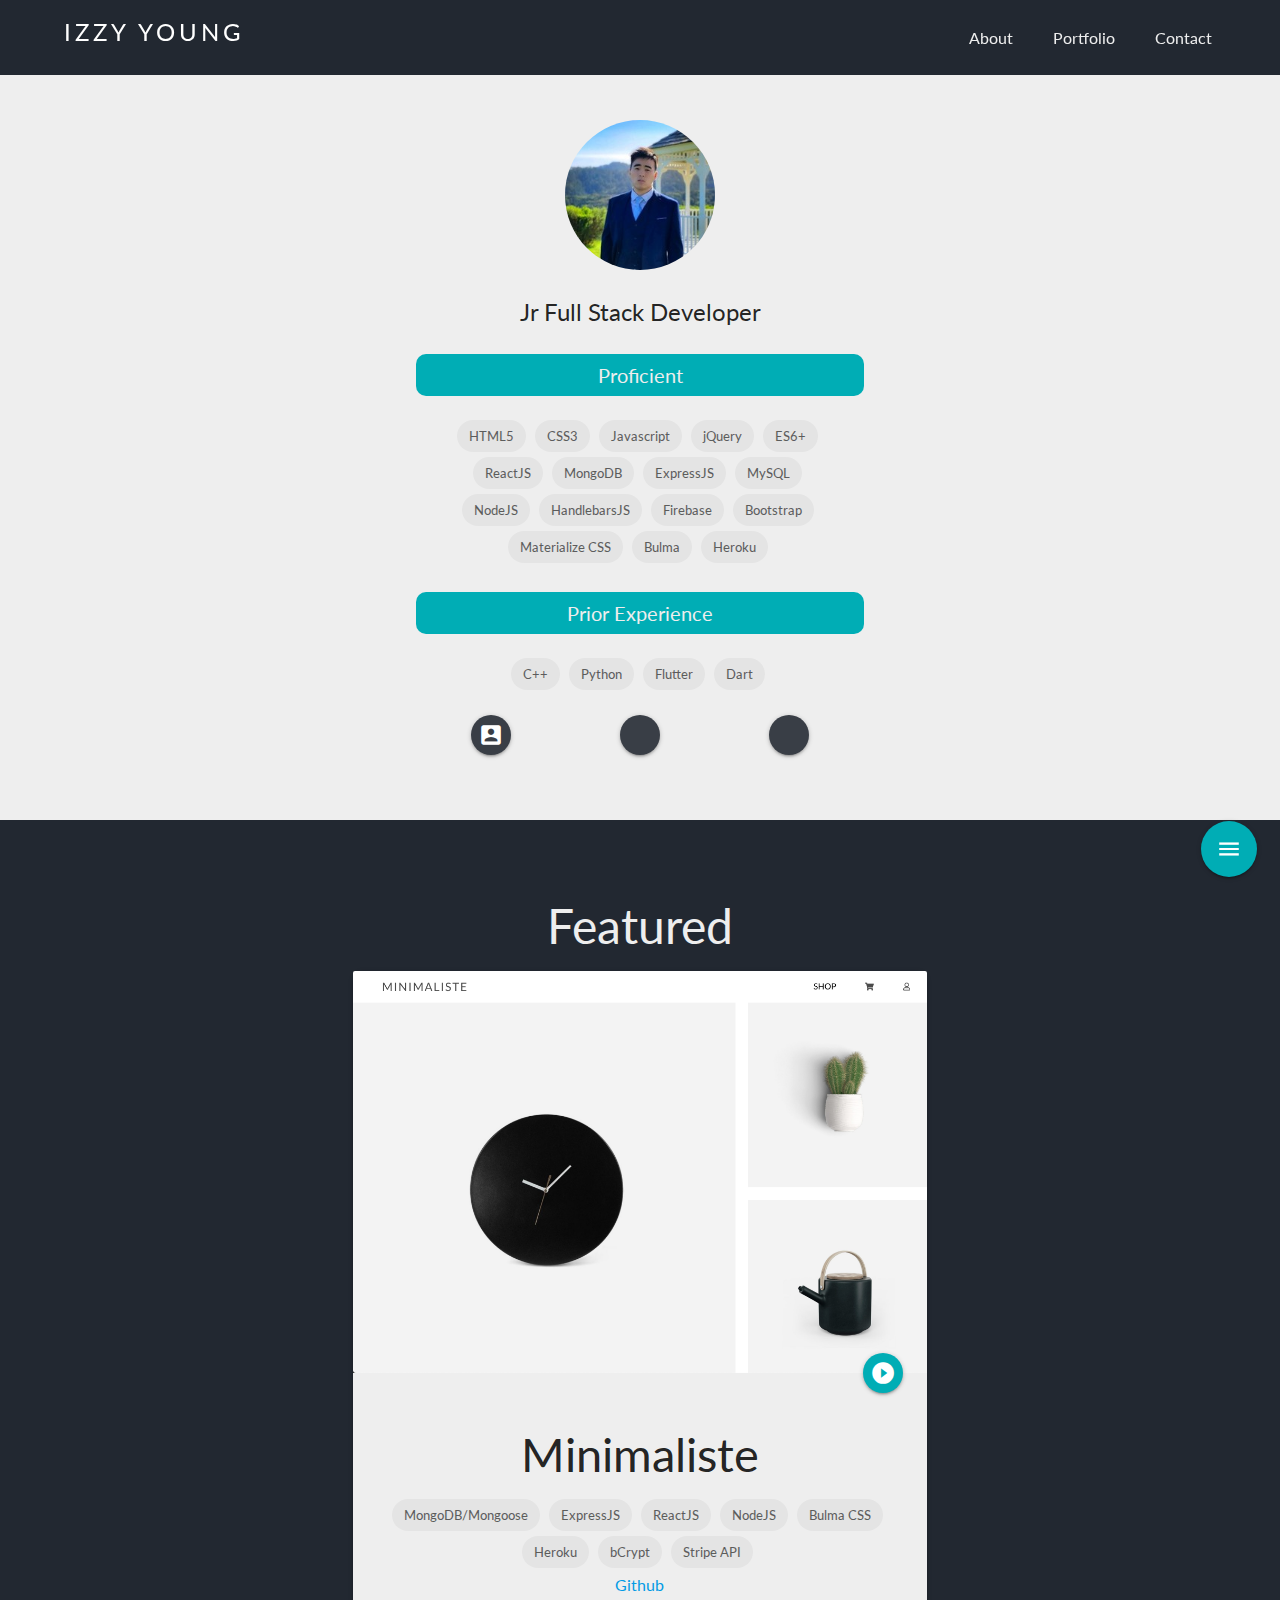
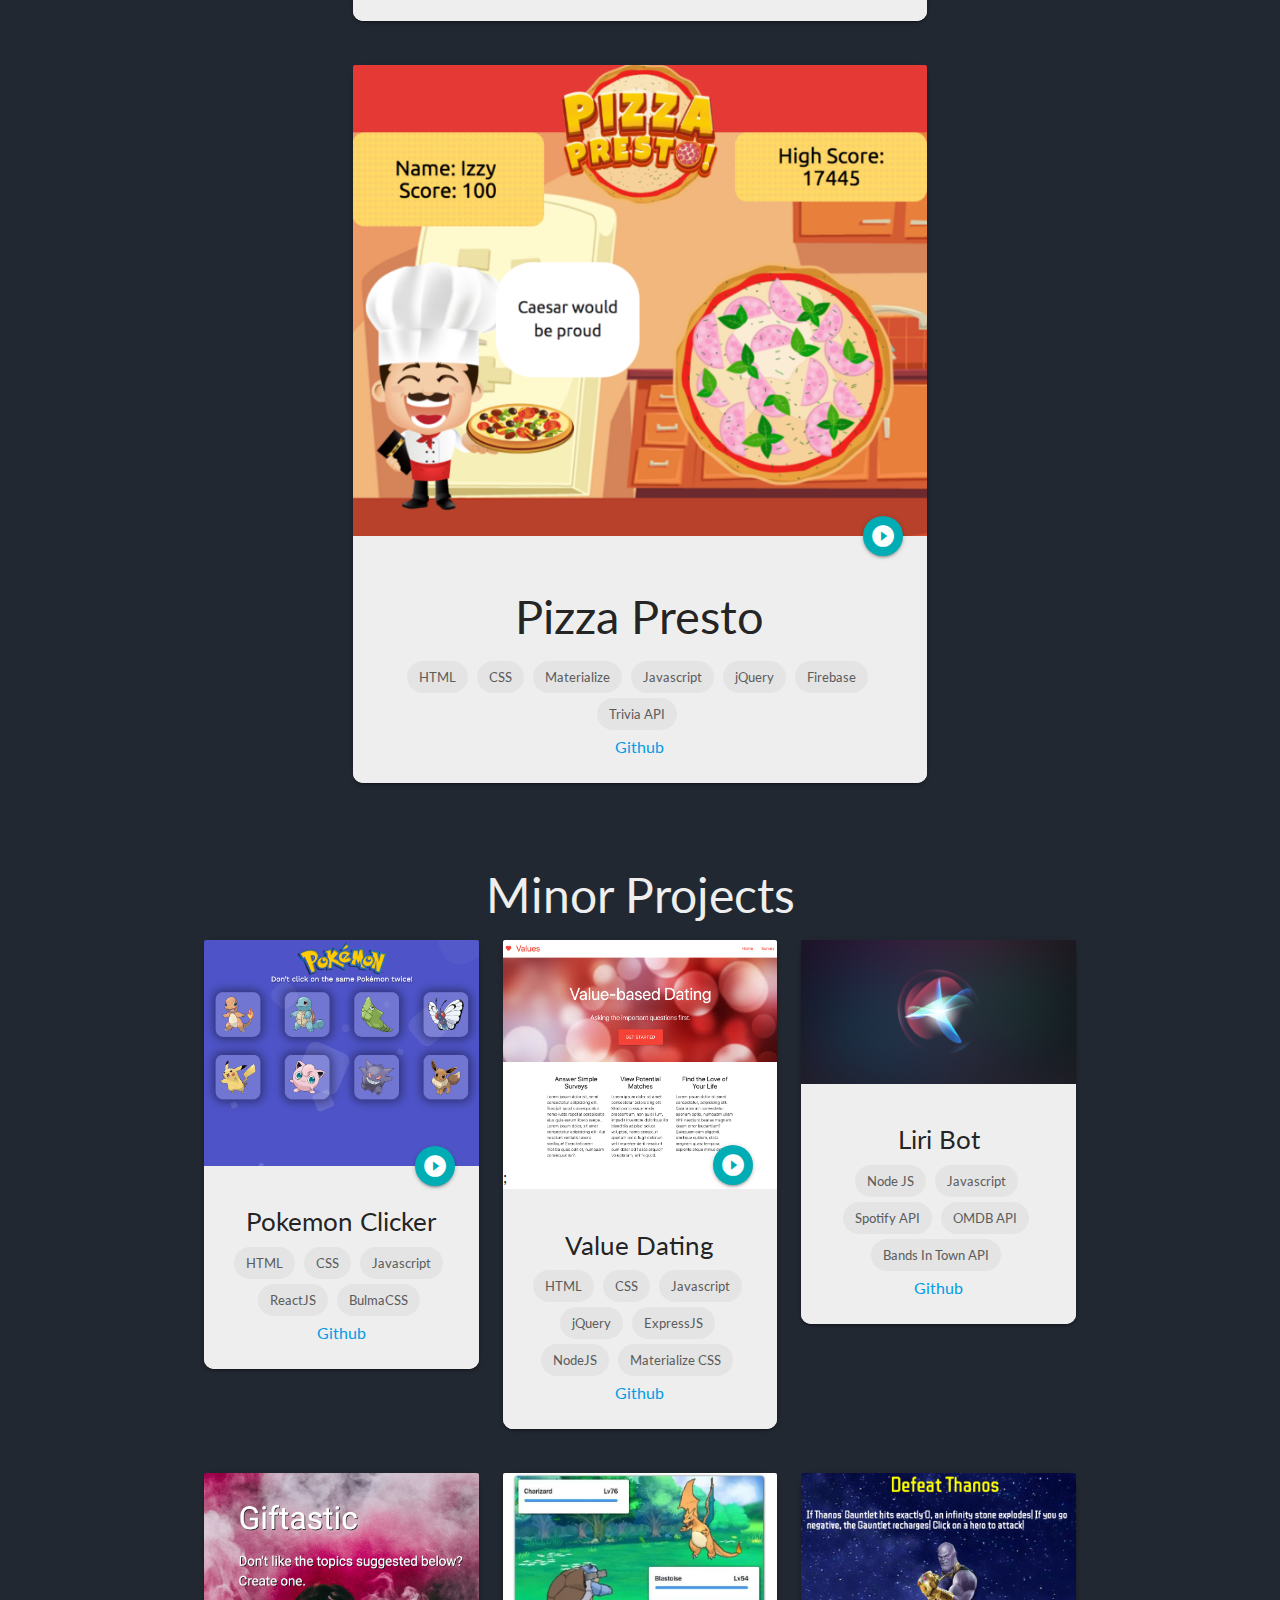
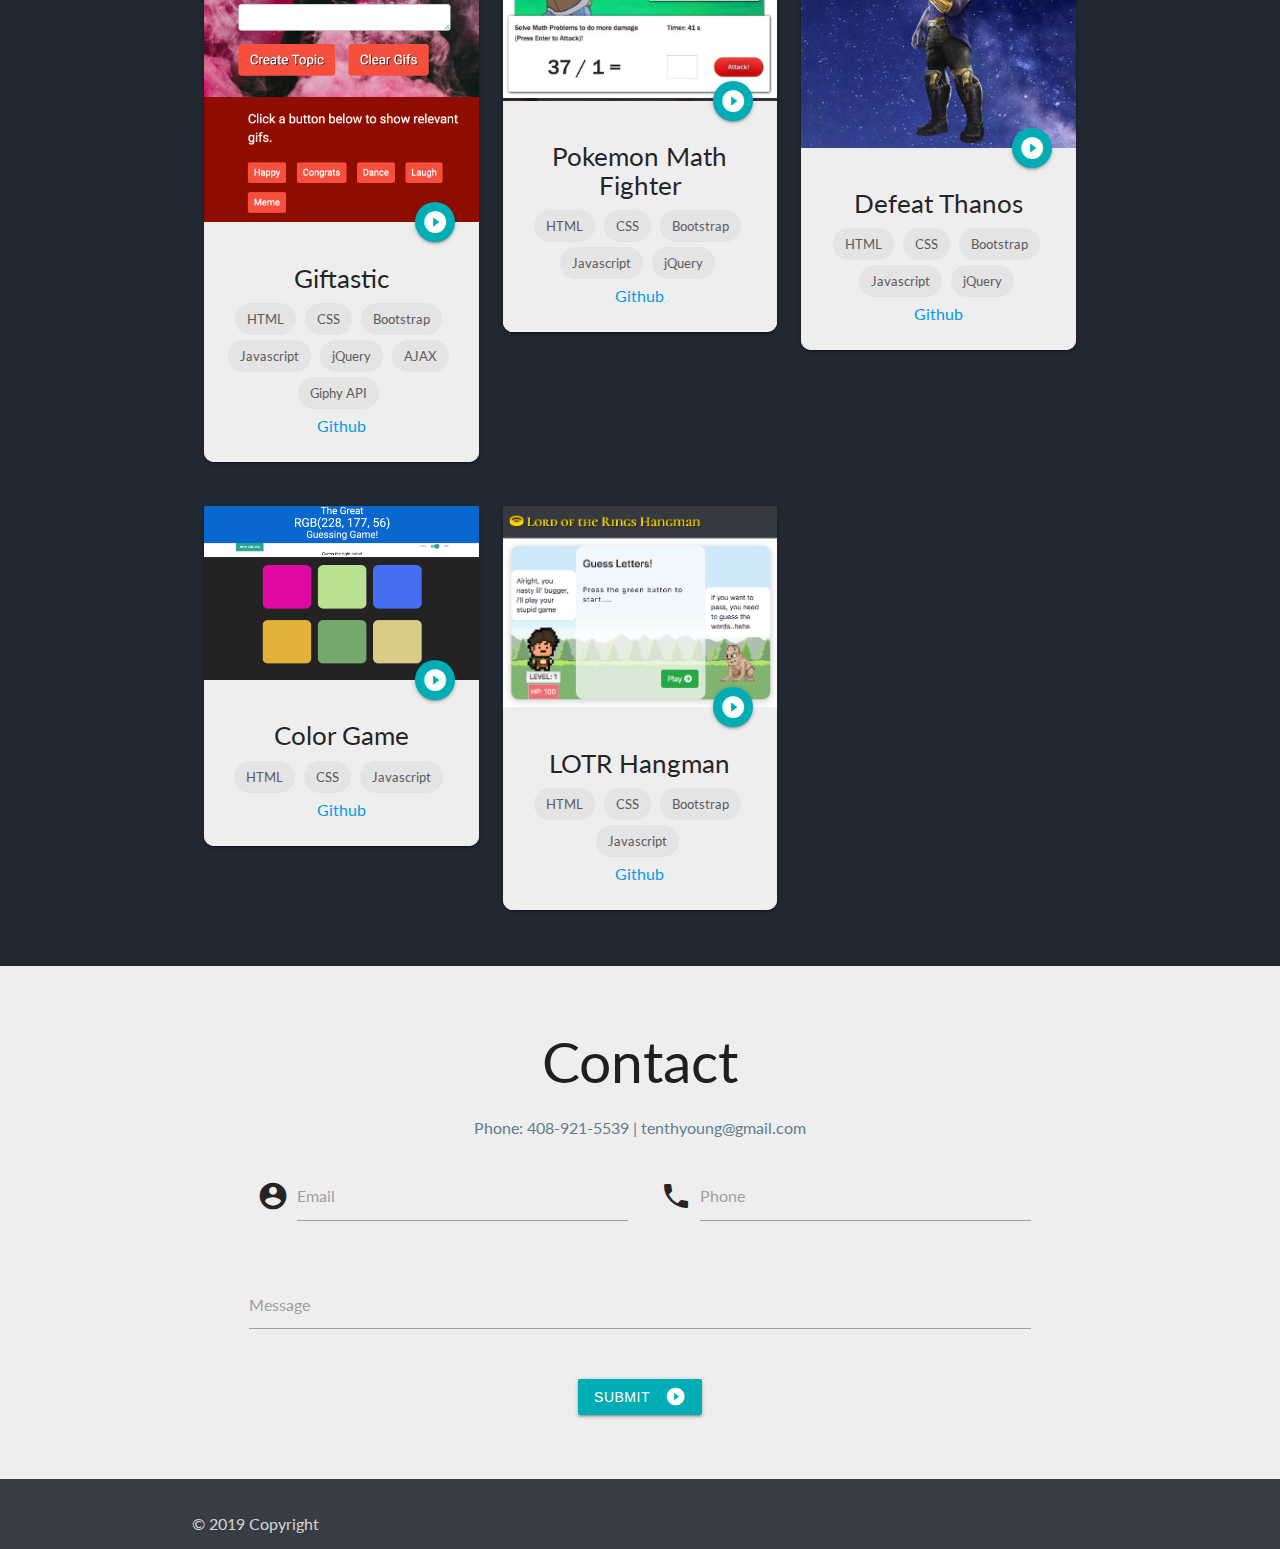
==== index.html @ 66779581 "fixed some margins" ====
<!DOCTYPE html>
<html>
<head>
    <meta charset="utf-8" />
    <meta http-equiv="X-UA-Compatible" content="IE=edge">
    <title>Izzy Young's Portfolio</title>
    <meta name="viewport" content="width=device-width, initial-scale=1">

    <link rel="shortcut icon" type="image/png" href="./assets/images/favicon.png" />
    <link rel="stylesheet" href="https://use.fontawesome.com/releases/v5.8.1/css/all.css"
        integrity="sha384-50oBUHEmvpQ+1lW4y57PTFmhCaXp0ML5d60M1M7uH2+nqUivzIebhndOJK28anvf" crossorigin="anonymous">
    <link href="https://fonts.googleapis.com/icon?family=Material+Icons" rel="stylesheet">
    <link rel="stylesheet" href="https://cdnjs.cloudflare.com/ajax/libs/materialize/1.0.0/css/materialize.min.css">

    <!-- iconscout -->
    <link rel="stylesheet" href="https://unicons.iconscout.com/release/v1.0.0/css/unicons.css">

    <link rel="stylesheet" type="text/css" media="screen" href="./assets/css/styles.css" />
    <script src="//instant.page/1.2.2" type="module"
        integrity="sha384-2xV8M5griQmzyiY3CDqh1dn4z3llDVqZDqzjzcY+jCBCk/a5fXJmuZ/40JJAPeoU"></script>
</head>
<body>
    <!--==========================================================-->
    <!-- Navbar                                                   -->
    <!--==========================================================-->
    <nav class="no-shadows">
        <div class="no-shadows">
            <a id="brandLogo" href="#" class="brand-logo">
                <!-- <img src="./assets/images/PortfolioLogo.png" alt="Izzy Young Logo" id="brandLogoPic"> -->
                IZZY YOUNG
            </a>
            <a href="#" data-target="mobile-demo" class="sidenav-trigger">
                <i id="side-nav-button" class="fas fa-bars"></i>
            </a>
            <ul id="" class="right hide-on-med-and-down">
                <li><a href="#about-me-container">About</a></li>
                <li><a href="#portfolio-section">Portfolio</a></li>
                <li><a id="contact" href="#contact-section">Contact</a></li>
            </ul>
        </div>
    </nav>


    <ul class="sidenav" id="mobile-demo">
        <li><a href="#about-me-container">About Me</a></li>
        <li><a href="#portfolio-section">Portfolio</a></li>
        <li><a href="#contact-section">Contact</a></li>
    </ul>

    <!--==========================================================-->
    <!-- About me                                                 -->
    <!--==========================================================-->
    <div id="navSpacingDiv"></div>

    <div id="about-me-container" class="">
        <div id="profile-image-container" class="">
            <img id="profile-image" src="./assets/images/profilePic.jpeg" alt="Profile Pic">
        </div>
        <div id="about-me-text-container" class="container">
            <p id="about-me-text" class="center">
                Jr Full Stack Developer
            </p>
            <div class="proficient center">
                <h3 class="center skillTitle">Proficient</h3>
                <br>
                <div class="skillbox">
                    <div class="chip">
                        HTML5
                    </div>
                    <div class="chip">
                        CSS3
                    </div>
                    <div class="chip">
                        Javascript
                    </div>
                    <div class="chip">
                        jQuery
                    </div>
                    <div class="chip">
                        ES6+
                    </div>
                    <div class="chip">
                        ReactJS
                    </div>
                    <div class="chip">
                        MongoDB
                    </div>
                    <div class="chip">
                        ExpressJS
                    </div>
                    <div class="chip">
                        MySQL
                    </div>
                    <div class="chip">
                        NodeJS
                    </div>
                    <div class="chip">
                        HandlebarsJS
                    </div>
                    <div class="chip">
                        Firebase
                    </div>
                    <div class="chip">
                        Bootstrap
                    </div>
                    <div class="chip">
                        Materialize CSS
                    </div>
                    <div class="chip">
                        Bulma
                    </div>
                    <div class="chip">
                        Heroku
                    </div>
                </div>
            </div>
            <div class="row priorExperience center">
                <h3 id='priorExperienceTitle' class="center skillTitle">Prior Experience</h3>
                <br>
                <div class="chip">
                    C++
                </div>
                <div class="chip">
                    Python
                </div>
                <div class="chip">
                    Flutter
                </div>
                <div class="chip">
                    Dart
                </div>
            </div>
            <ul class="row center">
                <div class="col s2 offset-s3">
                    <li>
                        <a id="resume" class="btn-floating linkbtn tooltipped" data-position="bottom" target="_blank" data-tooltip="Resume" href="https://docs.google.com/document/d/1PQ14hQnqq0NMtmmtb-ic1WnDScOTBASxGiJo7o32odo/edit?usp=sharing">
                            <i class="material-icons">account_box</i>
                        </a>
                    </li>
                </div>
                <div class="col s2">
                    <li>
                        <a id="linkedin" class="btn-floating linkbtn tooltipped" target="_blank" data-position="bottom" data-tooltip="LinkedIn" href="https://www.linkedin.com/in/tenthyoung/">
                                        <i class="fab fa-linkedin"></i>
                                    </a>
                    </li>
                </div>
                <div class="col s2">
                    <li>
                        <a id="github" class="btn-floating linkbtn tooltipped" target="_blank" data-position="bottom" data-tooltip="Github" href="https://github.com/tenthyoung">
                                        <i class="fab fa-github"></i>
                                    </a>
                    </li>
                </div>
            </ul>

        </div>

    </div>
    <!--===========================================================================================================================-->
    <!-- Portfolio                                                                                                                 -->
    <!--===========================================================================================================================-->
    <section id="portfolio-section">
        <div id="portfolio-container" class="container">
            <h2 class="sectionTitle center-align">Featured</h2>
            <!--=======================================================================-->
            <!-- Featured Projects                                                     -->
            <!--=======================================================================-->
            <div class="row">
                <div class="col s12 m10 offset-m1 l8 offset-l2 projectCard">
                    <div class="card">
                        <div class="card-image">
                            <img src="./assets/images/minimaliste.png">
                            <a class="btn-floating halfway-fab waves-effect waves-light"  target="_blank" href="https://minimaliste.herokuapp.com">
                                <i class="material-icons">play_circle_filled</i>;
                            </a>
                        </div>
                        <div class="card-content center">
                            <h3>Minimaliste</h3>

                            <div class="chip">
                                MongoDB/Mongoose
                            </div>
                            <div class="chip">
                                ExpressJS
                            </div>
                            <div class="chip">
                                ReactJS
                            </div>
                            <div class="chip">
                                NodeJS
                            </div>
                            <div class="chip">
                                Bulma CSS
                            </div>
                            <div class="chip">
                                Heroku
                            </div>
                            <div class="chip">
                                bCrypt
                            </div>
                            <div class="chip">
                                Stripe API
                            </div>
                            <br>
                            <div class="githubLink center">
                                <a href="https://github.com/tenthyoung/Minimaliste" target="_blank" class="center" >
                                    <i class='uil uil-github'></i>
                                    Github
                                </a>
                            </div>
                        </div>
                    </div>
                </div>
            </div>
            <!-- <div class="row">
                <div class="col s12 m10 offset-m1 l8 offset-l2">
                    <div class="card">
                        <div class="card-image">
                            <img src="./assets/images/pizzaprestoSmall.png">
                            <a class="btn-floating halfway-fab waves-effect waves-light"  target="_blank" href="https://tenthyoung.github.io/Face-Detector/">
                                <i class="material-icons">play_circle_filled</i>;
                            </a>
                        </div>
                        <div class="card-content center">
                            <h3>Face Detector</h3>

                            <div class="chip">
                                HTML
                            </div>
                            <div class="chip">
                                CSS
                            </div>
                            <div class="chip">
                                ReactJS
                            </div>
                            <div class="chip">
                                Tachyons
                            </div>
                            <div class="chip">
                                Clarifai API
                            </div>
                            <br>
                            <div class="githubLink center">
                                <a href="https://github.com/tenthyoung/Face-Detector" target="_blank" class="center" >
                                    <i class='uil uil-github'></i>
                                    Github
                                </a>
                            </div>
                        </div>
                    </div>
                </div>
            </div> -->
            <div class="row">
                <div class="col s12 m10 offset-m1 l8 offset-l2">
                    <div class="card">
                        <div class="card-image">
                            <img src="./assets/images/pizzaprestoSmall.png">
                            <a class="btn-floating halfway-fab waves-effect waves-light"  target="_blank" href="https://tenthyoung.github.io/PizzaPresto/">
                                <i class="material-icons">play_circle_filled</i>;
                            </a>
                        </div>
                        <div class="card-content center">
                            <h3>Pizza Presto</h3>

                            <div class="chip">
                                HTML
                            </div>
                            <div class="chip">
                                CSS
                            </div>
                            <div class="chip">
                                Materialize
                            </div>
                            <div class="chip">
                                Javascript
                            </div>
                            <div class="chip">
                                jQuery
                            </div>
                            <div class="chip">
                                Firebase
                            </div>
                            <div class="chip">
                                Trivia API
                            </div>
                            <br>
                            <div class="githubLink center">
                                <a href="https://github.com/tenthyoung/Minimaliste" target="_blank" class="center" >
                                    <i class='uil uil-github'></i>
                                    Github
                                </a>
                            </div>
                        </div>
                    </div>
                </div>
            </div>
            <!--=======================================================================-->
            <!-- Minor Projects                                                     -->
            <!--=======================================================================-->
            <div class="row">
                <h2 class="sectionTitle center-align">Minor Projects</h2>

                <!-- Pokemon Clicker -->
                <div class='row'>
                    <div class="col s12 m8 offset-m2 l4">
                        <div class="card">
                            <div class="card-image">
                                <img src="./assets/images/pokemonClicker.png">
                                <a class="btn-floating halfway-fab waves-effect waves-light"  target="_blank" href="https://tenthyoung.github.io/Pokemon-Clicker/">
                                <i class="material-icons">play_circle_filled</i>
                            </a>
                            </div>
                            <div class="card-content center">
                                <h5>Pokemon Clicker</h5>

                                <div class="chip">
                                    HTML
                                </div>
                                <div class="chip">
                                    CSS
                                </div>
                                <div class="chip">
                                    Javascript
                                </div>
                                <div class="chip">
                                    ReactJS
                                </div>
                                <div class="chip">
                                    BulmaCSS
                                </div>
                                <br>
                                <div class="githubLink center">
                                    <a href="https://github.com/tenthyoung/Pokemon-Clicker"  target="_blank" class="center" >
                                    <i class='uil uil-github'></i>
                                    Github
                                </a>
                                </div>
                            </div>
                        </div>
                    </div>
                    <!-- Value Dating -->
                    <div class="col s12 m8 offset-m2 l4">
                        <div class="card">
                            <div class="card-image">
                                <img src="./assets/images/valueDating.png">
                                <a class="btn-floating halfway-fab waves-effect waves-light"  target="_blank" href="https://valuedating.herokuapp.com">
                                <i class="material-icons">play_circle_filled</i>
                            </a>
                            </div>;
                            <div class="card-content center">
                                <h5>Value Dating</h5>

                                <div class="chip">
                                    HTML
                                </div>
                                <div class="chip">
                                    CSS
                                </div>
                                <div class="chip">
                                    Javascript
                                </div>
                                <div class="chip">
                                    jQuery
                                </div>
                                <div class="chip">
                                    ExpressJS
                                </div>
                                <div class="chip">
                                    NodeJS
                                </div>
                                <div class="chip">
                                    Materialize CSS
                                </div>
                                <br>
                                <div class="githubLink center">
                                    <a href="https://github.com/tenthyoung/Value-Datiing"  target="_blank" class="center" >
                                    <i class='uil uil-github'></i>
                                    Github
                                </a>
                                </div>
                            </div>
                        </div>
                    </div>
                    <!-- Liri Bot -->
                    <div class="col s12 m8 offset-m2 l4">
                        <div class="card">
                            <div class="card-image">
                                <img src="./assets/images/liri.png">
                            </div>
                            <div class="card-content center">
                                <h5>Liri Bot</h5>

                                <div class="chip">
                                    Node JS
                                </div>
                                <div class="chip">
                                    Javascript
                                </div>
                                <div class="chip">
                                    Spotify API
                                </div>
                                <div class="chip">
                                    OMDB API
                                </div>
                                <div class="chip">
                                    Bands In Town API
                                </div>
                                <br>
                                <div class="githubLink center">
                                    <a href="https://github.com/tenthyoung/LIRI-Node-App"  target="_blank" class="center" >
                                    <i class='uil uil-github'></i>
                                    Github
                                </a>
                                </div>
                            </div>
                        </div>
                    </div>
                </div>

                <div class='row'>
                    <!-- Giftastic -->
                    <div class="col s12 m8 offset-m2 l4">
                        <div class="card">
                            <div class="card-image">
                                <img src="./assets/images/Giftastic.png">
                                <a class="btn-floating halfway-fab waves-effect waves-light"  target="_blank" href="https://tenthyoung.github.io/Giftastic/">
                                <i class="material-icons">play_circle_filled</i>
                            </a>
                            </div>
                            <div class="card-content center">
                                <h5>Giftastic</h5>

                                <div class="chip">
                                    HTML
                                </div>
                                <div class="chip">
                                    CSS
                                </div>
                                <div class="chip">
                                    Bootstrap
                                </div>
                                <div class="chip">
                                    Javascript
                                </div>
                                <div class="chip">
                                    jQuery
                                </div>
                                <div class="chip">
                                    AJAX
                                </div>
                                <div class="chip">
                                    Giphy API
                                </div>
                                <br>
                                <div class="githubLink center">
                                    <a href="https://github.com/tenthyoung/Giftastic"  target="_blank" class="center" >
                                    <i class='uil uil-github'></i>
                                    Github
                                </a>
                                </div>
                            </div>
                        </div>
                    </div>
                    <!-- Pokemon Math Fighter -->
                    <div class="col s12 m8 offset-m2 l4">
                        <div class="card">
                            <div class="card-image">
                                <img src="./assets/images/PokemonMathFighter.png">
                                <a class="btn-floating halfway-fab waves-effect waves-light"  target="_blank" href="https://tenthyoung.github.io/Pokemon-Math-Fighter/">
                                <i class="material-icons">play_circle_filled</i>
                            </a>
                            </div>
                            <div class="card-content center">
                                <h5>Pokemon Math Fighter</h5>

                                <div class="chip">
                                    HTML
                                </div>
                                <div class="chip">
                                    CSS
                                </div>
                                <div class="chip">
                                    Bootstrap
                                </div>
                                <div class="chip">
                                    Javascript
                                </div>
                                <div class="chip">
                                    jQuery
                                </div>
                                <br>
                                <div class="githubLink center">
                                    <a href="https://tenthyoung.github.io/Pokemon-Math-Fighter/"  target="_blank" class="center" >
                                        <i class='uil uil-github'></i>
                                        Github
                                    </a>
                                </div>
                            </div>
                        </div>
                    </div>
                    <!-- Defeat Thanos -->
                    <div class="col s12 m8 offset-m2 l4">
                        <div class="card">
                            <div class="card-image">
                                <img src="./assets/images/DefeatThanos.png">
                                <a class="btn-floating halfway-fab waves-effect waves-light"  target="_blank" href="https://tenthyoung.github.io/DefeatThanosGame/">
                                <i class="material-icons">play_circle_filled</i>
                            </a>
                            </div>
                            <div class="card-content center">
                                <h5>Defeat Thanos</h5>

                                <div class="chip">
                                    HTML
                                </div>
                                <div class="chip">
                                    CSS
                                </div>
                                <div class="chip">
                                    Bootstrap
                                </div>
                                <div class="chip">
                                    Javascript
                                </div>
                                <div class="chip">
                                    jQuery
                                </div>
                                <br>
                                <div class="githubLink center">
                                    <a href="https://github.com/tenthyoung/DefeatThanosGame"  target="_blank" class="center" >
                                    <i class='uil uil-github'></i>
                                    Github
                                </a>
                                </div>
                            </div>
                        </div>
                    </div>
                </div>

                <div class='row'>
                    <!-- Color Game -->
                    <div class="col s12 m8 offset-m2 l4">
                        <div class="card">
                            <div class="card-image">
                                <img src="./assets/images/colorGame.png">
                                <a class="btn-floating halfway-fab waves-effect waves-light"  target="_blank" href="https://tenthyoung.github.io/Color-Game/">
                                <i class="material-icons">play_circle_filled</i>
                            </a>
                            </div>
                            <div class="card-content center">
                                <h5>Color Game</h5>

                                <div class="chip">
                                    HTML
                                </div>
                                <div class="chip">
                                    CSS
                                </div>
                                <div class="chip">
                                    Javascript
                                </div>
                                <br>
                                <div class="githubLink center">
                                    <a href="https://github.com/tenthyoung/Color-Game"  target="_blank" class="center" >
                                    <i class='uil uil-github'></i>
                                    Github
                                </a>
                                </div>
                            </div>
                        </div>
                    </div>
                    <!-- LOTR Hangman -->
                    <div class="col s12 m8 offset-m2 l4">
                        <div class="card">
                            <div class="card-image">
                                <img src="./assets/images/LOTR.png">
                                <a class="btn-floating halfway-fab waves-effect waves-light"  target="_blank" href="https://tenthyoung.github.io/LordOfTheRings-Hangman/">
                                <i class="material-icons">play_circle_filled</i>
                            </a>
                            </div>
                            <div class="card-content center">
                                <h5>LOTR Hangman</h5>

                                <div class="chip">
                                    HTML
                                </div>
                                <div class="chip">
                                    CSS
                                </div>
                                <div class="chip">
                                    Bootstrap
                                </div>
                                <div class="chip">
                                    Javascript
                                </div>
                                <br>
                                <div class="githubLink center">
                                    <a href="https://github.com/tenthyoung/LordOfTheRings-Hangman"  target="_blank" class="center" >
                                    <i class='uil uil-github'></i>
                                    Github
                                </a>
                                </div>
                            </div>
                        </div>
                    </div>
                </div>
            </div>

        </div>

        <!-- start a new row -->

    </section>


    <!--===========================================================================================================================-->
    <!-- Contact                                                                                                                   -->
    <!--===========================================================================================================================-->
    <section id="contact-section">
        <div id="contact-container" class="container">
            <h2 id='contactTitle' class="center-align">Contact</h2>
            <p class="center-align blue-grey-text lighten-text-4">Phone: 408-921-5539 | tenthyoung@gmail.com</p>
            <form action="https://formspree.io/tenthyoung@gmail.com" method="POST" class="center" />
            <div class="row">
                <div class="input-field col s6">
                    <i class="material-icons prefix">account_circle</i>
                    <input id="icon_prefix" type="text" class="validate" name="email">
                    <label for="icon_prefix">Email</label>
                </div>
                <div class="input-field col s6">
                    <i class="material-icons prefix">phone</i>
                    <input id="icon_telephone" type="tel" class="validate" name="phone">
                    <label for="icon_telephone">Phone</label>
                </div>
            </div>

            <div class="row">
                <div class="input-field col s12 ">
                    <textarea id="textarea1" class="materialize-textarea" name="message"></textarea>
                    <label for="textarea1">Message</label>
                </div>
            </div>

            <button class="waves-effect waves-light btn" type="submit">
                <i class="material-icons right">play_circle_filled</i>
                Submit
            </button>
            </form>

        </div>
    </section>



    <!--===========================================================================================================================-->
    <!-- Floating Action Button                                                                                                    -->
    <!--===========================================================================================================================-->
    <div class="fixed-action-btn">
        <a class="btn-floating btn-large">
            <i class="large material-icons">menu</i>
        </a>
        <ul>
            <li>
                <a id="resume" class="btn-floating amber tooltipped" target="_blank" data-position="left" data-tooltip="Resume" href="https://docs.google.com/document/d/1PQ14hQnqq0NMtmmtb-ic1WnDScOTBASxGiJo7o32odo/edit?usp=sharing">
                    <i class="material-icons">account_box</i>
                </a>
            </li>
            <li>
                <a id="linkedin" class="btn-floating blue darken-1 tooltipped " target="_blank" data-position="left" data-tooltip="LinkedIn" href="https://www.linkedin.com/in/tenthyoung/">
                    <i class="fab fa-linkedin"></i>
                </a>
            </li>
            <li>
                <a id="github" class="btn-floating purple lighten-1 tooltipped" target="_blank" data-position="left" data-tooltip="Github" href="https://github.com/tenthyoung">
                    <i class="fab fa-github"></i>
                </a>
            </li>
        </ul>
    </div>
    <!--===========================================================================================================================-->
    <!-- Footer                                                                                                                    -->
    <!--===========================================================================================================================-->
    <footer class="page-footer">
        <div class="footer-copyright">
            <div class="container">
                © 2019 Copyright
            </div>
        </div>
    </footer>

    <script src="./assets/javascript/jquery.js"></script>
    <script src="./assets/javascript/main.js"></script>
    <script src="https://cdnjs.cloudflare.com/ajax/libs/materialize/1.0.0/js/materialize.min.js"></script>
</body>
</html>
---- assets/css/styles.css ----
@import url('https://fonts.googleapis.com/css?family=Lato&display=swap');

html, body {
    margin: 0;
    padding: 0;
    font-family: 'Lato', sans-serif;
    background-color: #222831;
    font-size: 16px;
}


.scrollNavColor {
    background-color: #393e46;
}

.sectionTitle {
    font-size: 3rem;
    border-radius: 10px;
    color: #eeeeee;
    padding: 10px;
    padding-top: 50px;
    width: 50%;
    margin: 0 auto;
}

.card {
    border-radius: 10px !important;
}

.card-content {
    background-color: #eeeeee;
    border-bottom-left-radius: 10px !important;
    border-bottom-right-radius: 10px !important;
}

.btn-floating, .btn {
    background-color: #00adb5 !important;
}

.linkbtn {
    background-color: #393e46 !important;
}

/* label focus color */
.input-field input:focus + label {
    color: #00adb5 !important;
  }
  /* label underline focus color */
  .row .input-field input:focus {
    border-bottom: 1px solid #00adb5 !important;
    box-shadow: 0 1px 0 0 #00adb5 !important
  }

/* Social media buttons */


/*===========================================================*/
/* Navbar                                                    */
/*===========================================================*/

nav {
    position: fixed;
    z-index: 3;
    background: #00000000;
    padding-left: 4rem;
    padding-right: 3rem;
    /* height: 5rem!important; */
}

.sidenav-trigger {
    margin-left: 0 !important;
}

#side-nav-button {
    color: #eeeeee;
}

.no-shadows {
    box-shadow: none!important;
}

#brandLogo {
    letter-spacing: 0.25rem;
    font-size: 1.5rem;
    transition: 0.5s ease-in-out;
}

#brandLogo:hover {
    letter-spacing: 0.20rem;
}

#brandLogoPic {
    /* padding-top: 0.5rem; */
    /* padding-bottom: 1rem; */
    width: 15rem;
}

nav li a {
    /* background-color: #222831; */
    /* border-radius: 5rem; */
    color: #eeeeee;
    /* border-style: solid;
    border-width: 1px;
    border-color: #eeeeee; */
    margin: 0.8rem 0.50rem;
    padding: 0.6rem 0.75rem;
    line-height: 2;
    transition: 0.5s ease-in-out;
}

nav li {
    padding-top: 1.5rem;
}


nav li a:hover {
    /* background: #eeeeee; */
    /* color: #222831; */
    font-size: 1.05rem;
}

/*===========================================================*/
/* About Me                                                 */
/*===========================================================*/
/* .box {
    padding: 100px;
    height: 100vh;
} */


h1 {
    margin-top: 0px;
    margin-bottom: 1rem;
    font-size: 3rem;
    text-align: center;
}

.chip {
    font-size: 0.8rem;
}

.skillbox {
    max-width: 400px;
    margin: 0 auto;
}

.skillTitle {
    font-size: 1.25rem;
    background-color: #00adb5;
    border-radius: 10px;
    color: #eeeeee;
    padding: 10px;
    width: 50%;
    margin: 0 auto;
}


#aboutMeRow {
    padding: 2rem;
    padding-bottom: 0;
    margin: 0 auto;
}

#profile-image-container {
    display: flex;
    justify-content: center;
    align-items: center;
}

#about-me-text-container {
    margin-bottom: 0;
}

#profile-image {
    border-radius: 50%;
    width: 150px;
    height: auto;
    margin-left: 0;
    margin-right: 0;
    padding-left: 0;
    padding-right: 0;
}

#profile-image-container {
    margin: 0;
    padding: 0;
}

#about-me-text {
    font-size: 1.5rem;
}

#navSpacingDiv {
    height: 75px;
}

#about-me-container {
    /* margin-top: 150px;; */
    padding-top: 5vh;
    padding-bottom: 5vh;
    padding-right: 0;
    padding-left: 0;
    margin-right: 0;
    margin-left: 0;
    background-color: #eeeeee;

}

#priorExperienceTitle {
    margin-top: 24px;
}







/*===========================================================*/
/* Porfolio                                                  */
/*===========================================================*/
.githubLink {
    color: #00adb5;
}

#portfolio-section {
    padding-top: 30px;
    /* background-color: #eeeeee; */
}
/*===========================================================*/
/* Contact                                                   */
/*===========================================================*/
#contact-section {
    background-color: #eeeeee;
    padding: 4rem;
}

#contactTitle {
    margin-top: 0;
}
/*===========================================================*/
/* Footer                                                    */
/*===========================================================*/
footer {
    margin-bottom: 0;
    /* margin-top: 5rem; */
    background-color: #393e46 !important;
}

/*===========================================================*/
/* Media Queries                                             */
/*===========================================================*/
/* 600,992, 2300 */
@media only screen and (max-width: 600px) {


/* 
    #jumbotron {
        background-image: url('../images/arm-break-coffee-257897.jpg');
        background-size: 100% auto;
        background-position: center top;
        background-repeat: no-repeat;
        background-attachment: scroll;
        width: 100%;
        height: 300px;
    } */

    #jumbotron2 {
        background-image: url('../images/create.jpg');
        background-size: 100% auto;
        background-position: center top;
        background-repeat: no-repeat;
        background-attachment: scroll;
        width: 100%;
        height: 300px;
    }
    

    h1 {
        font-size: 2.5rem;
        text-align: center;
    }

    /* #about-me-container {
        padding-right: 0;
        padding-left: 0;
        width: 100%; 
        width: 100vw;
        margin: 0;
    }
    
    #about-me-inner-container {
        margin: 0;
        width: 100%;
        background-color: #eeeeee;
        border-radius: 0;
    } */


    .box {
        height: 100%;
    }

}
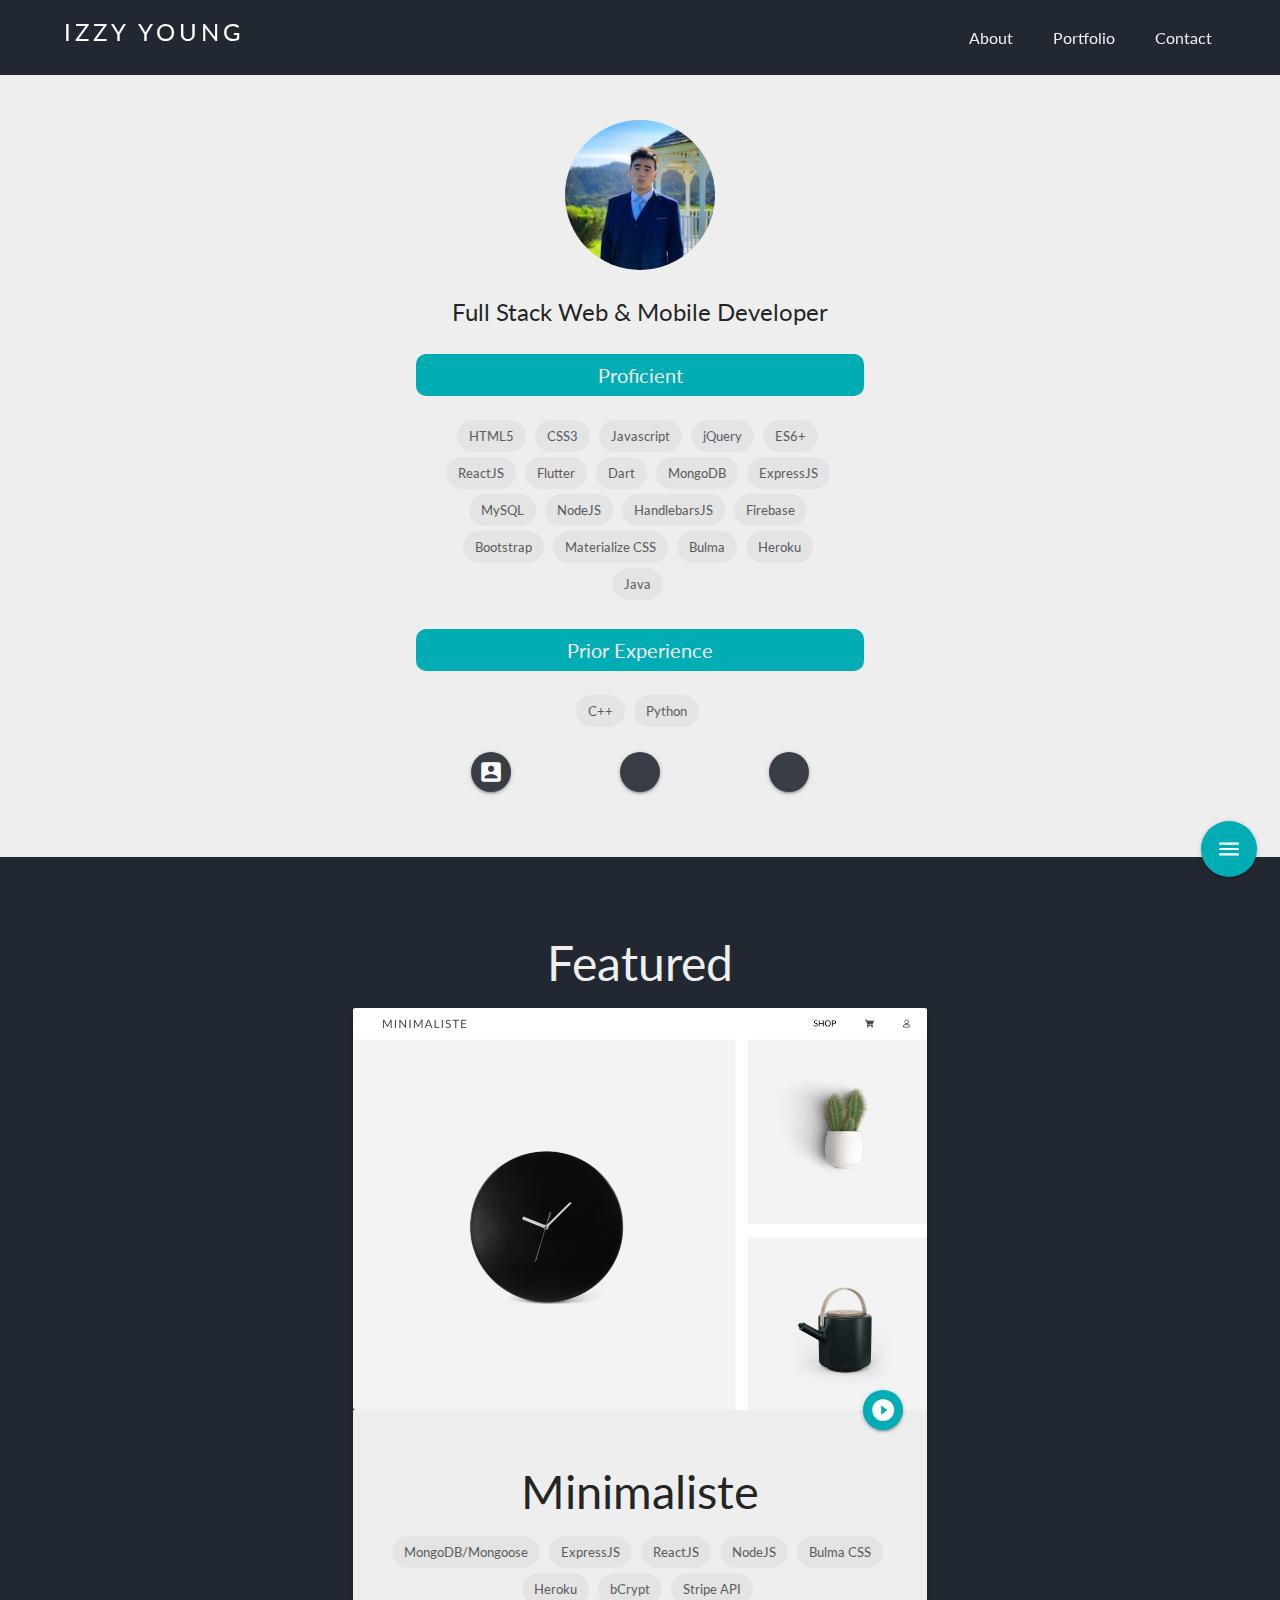
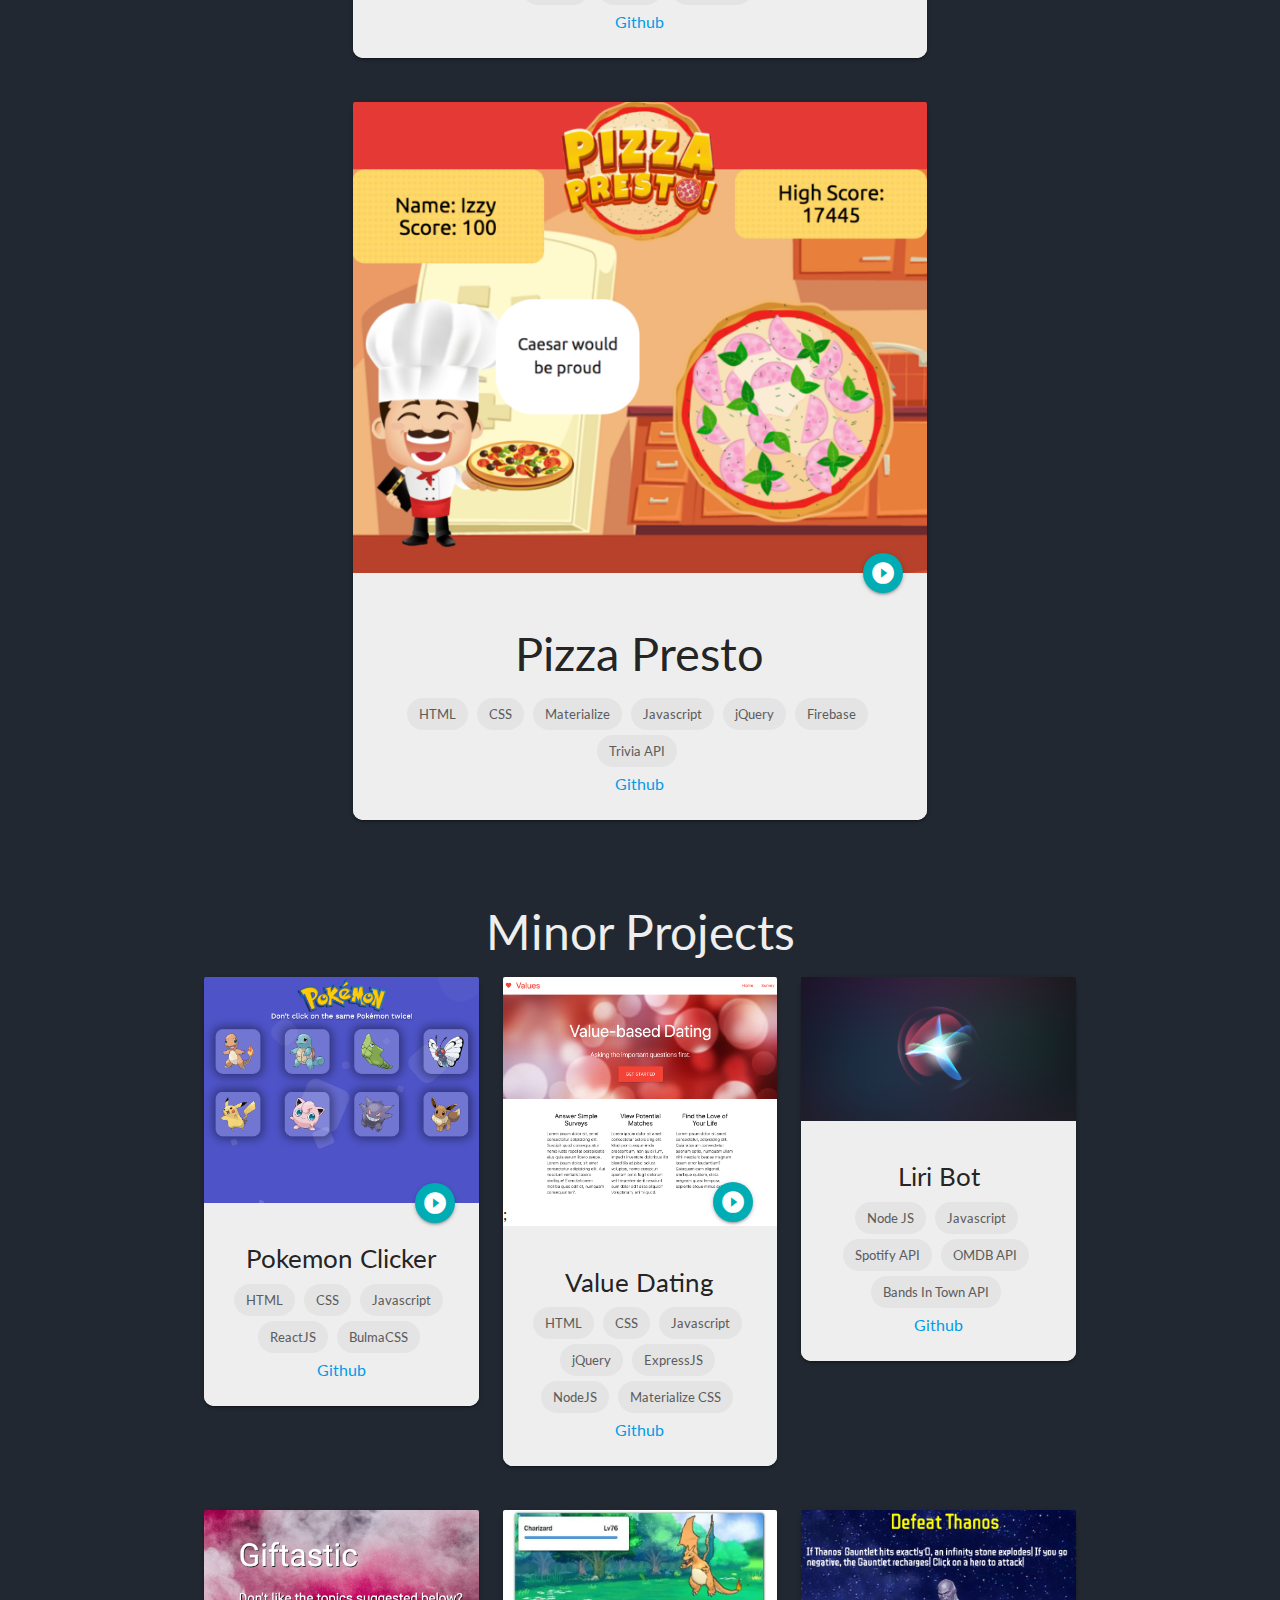
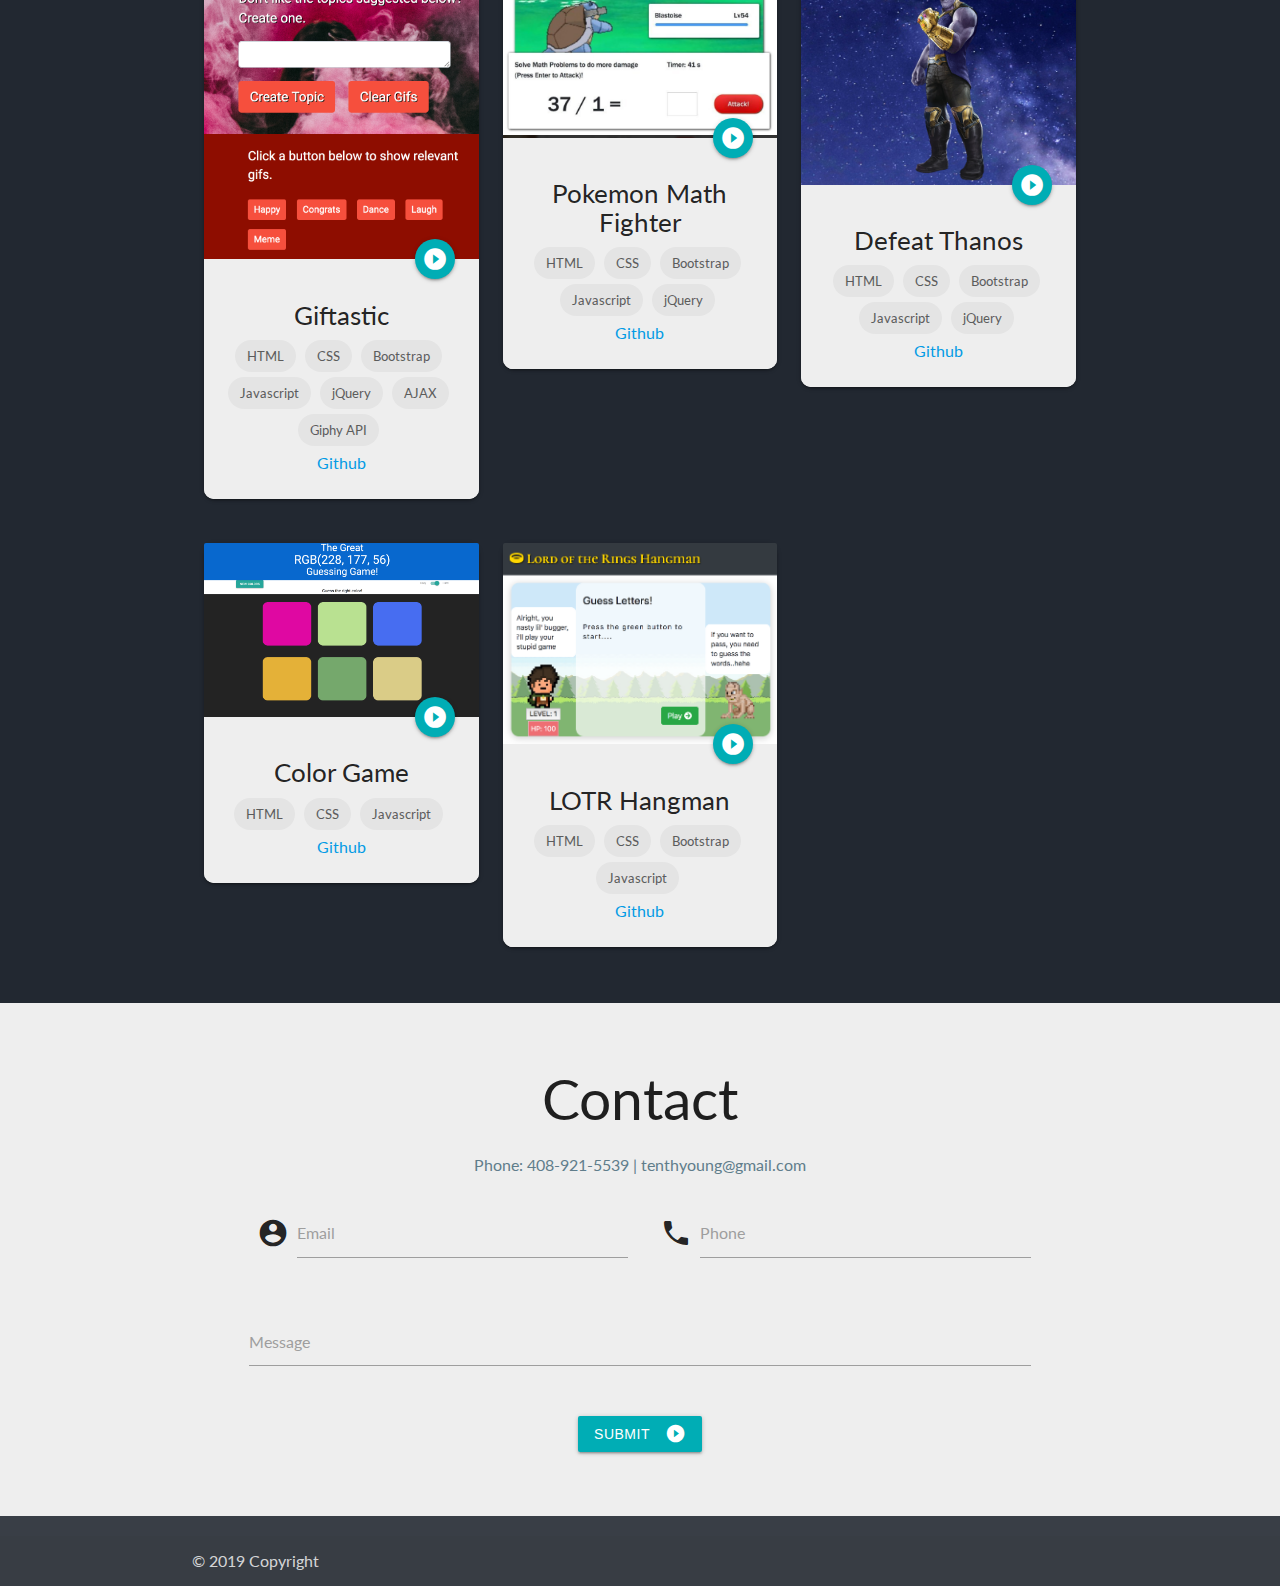
==== commit 7d6b4290: "updated skills" ====
--- a/index.html
+++ b/index.html
@@ -58,7 +58,7 @@
         </div>
         <div id="about-me-text-container" class="container">
             <p id="about-me-text" class="center">
-                Jr Full Stack Developer
+                Full Stack Web & Mobile Developer
             </p>
             <div class="proficient center">
                 <h3 class="center skillTitle">Proficient</h3>
@@ -83,6 +83,12 @@
                         ReactJS
                     </div>
                     <div class="chip">
+                        Flutter
+                    </div>
+                    <div class="chip">
+                        Dart
+                    </div>
+                    <div class="chip">
                         MongoDB
                     </div>
                     <div class="chip">
@@ -112,6 +118,10 @@
                     <div class="chip">
                         Heroku
                     </div>
+                    <div class="chip">
+                        Java
+                    </div>
+                    
                 </div>
             </div>
             <div class="row priorExperience center">
@@ -123,12 +133,7 @@
                 <div class="chip">
                     Python
                 </div>
-                <div class="chip">
-                    Flutter
-                </div>
-                <div class="chip">
-                    Dart
-                </div>
+
             </div>
             <ul class="row center">
                 <div class="col s2 offset-s3">
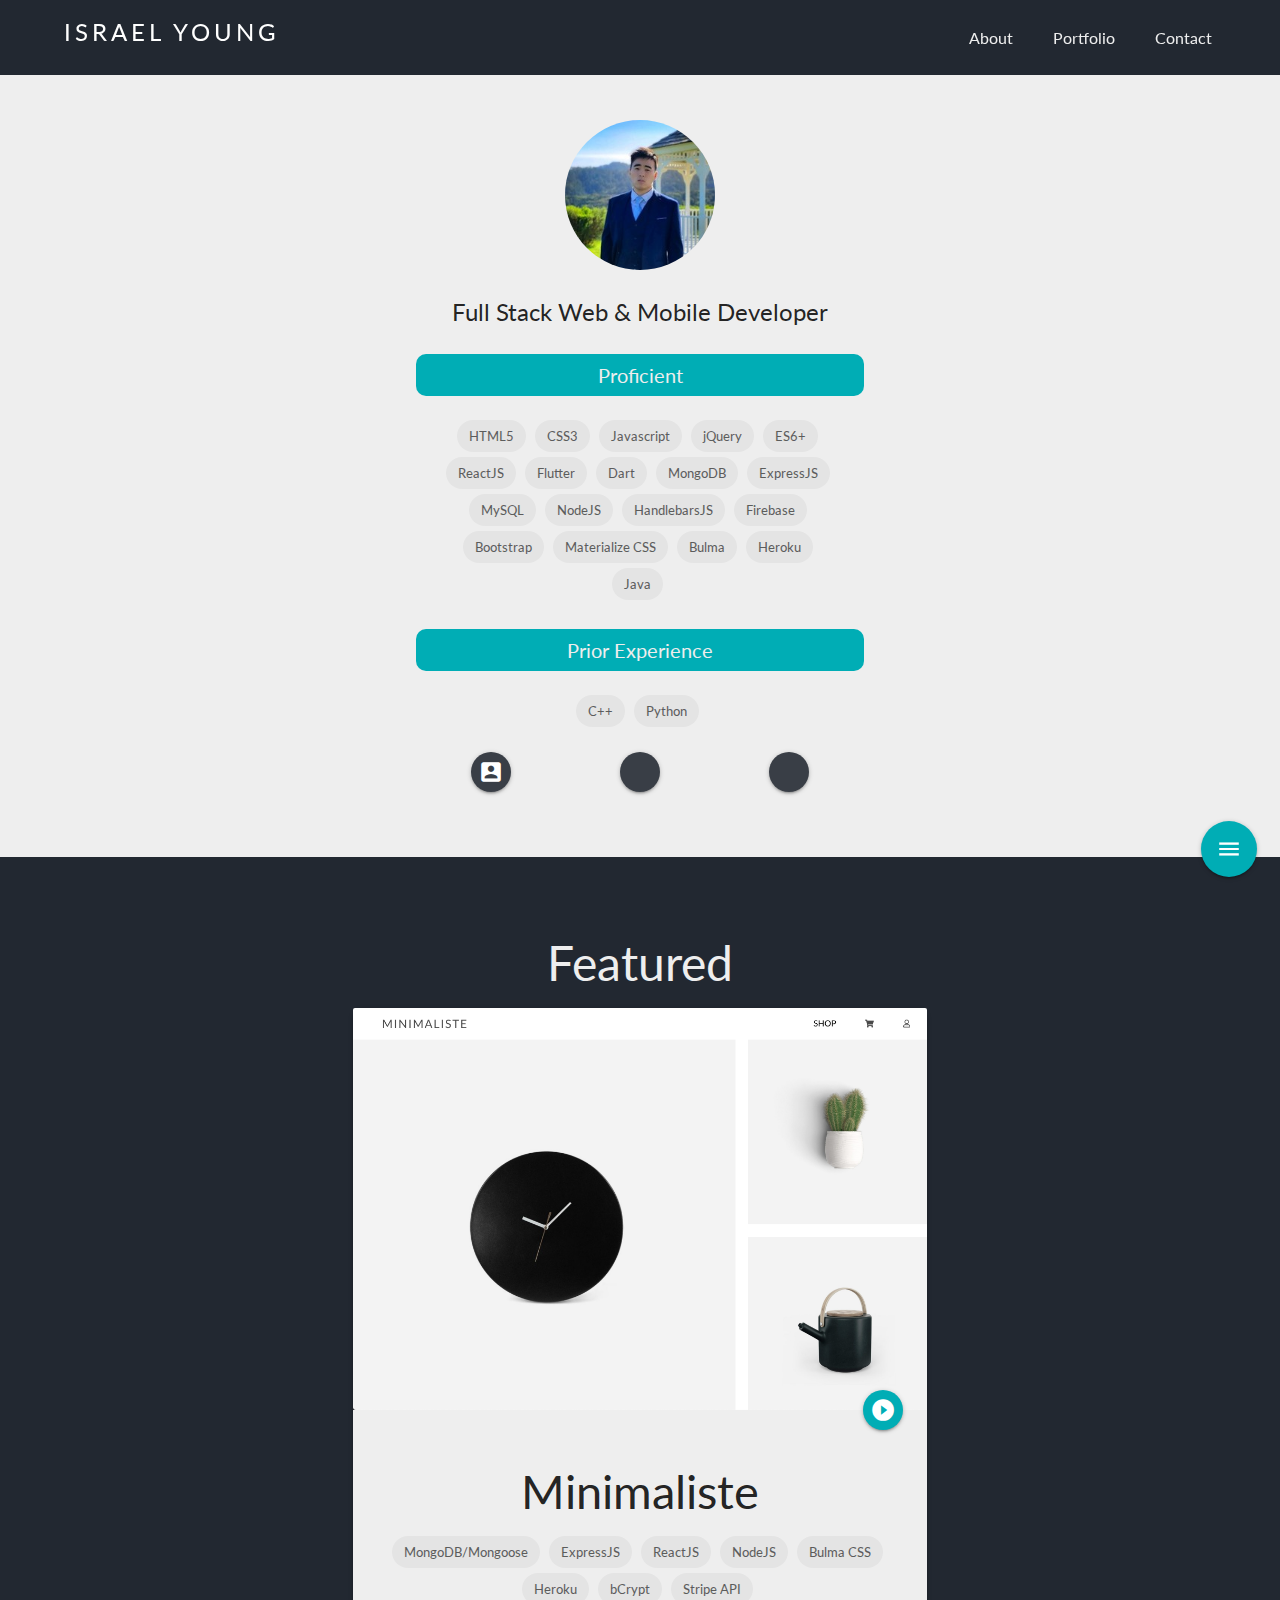
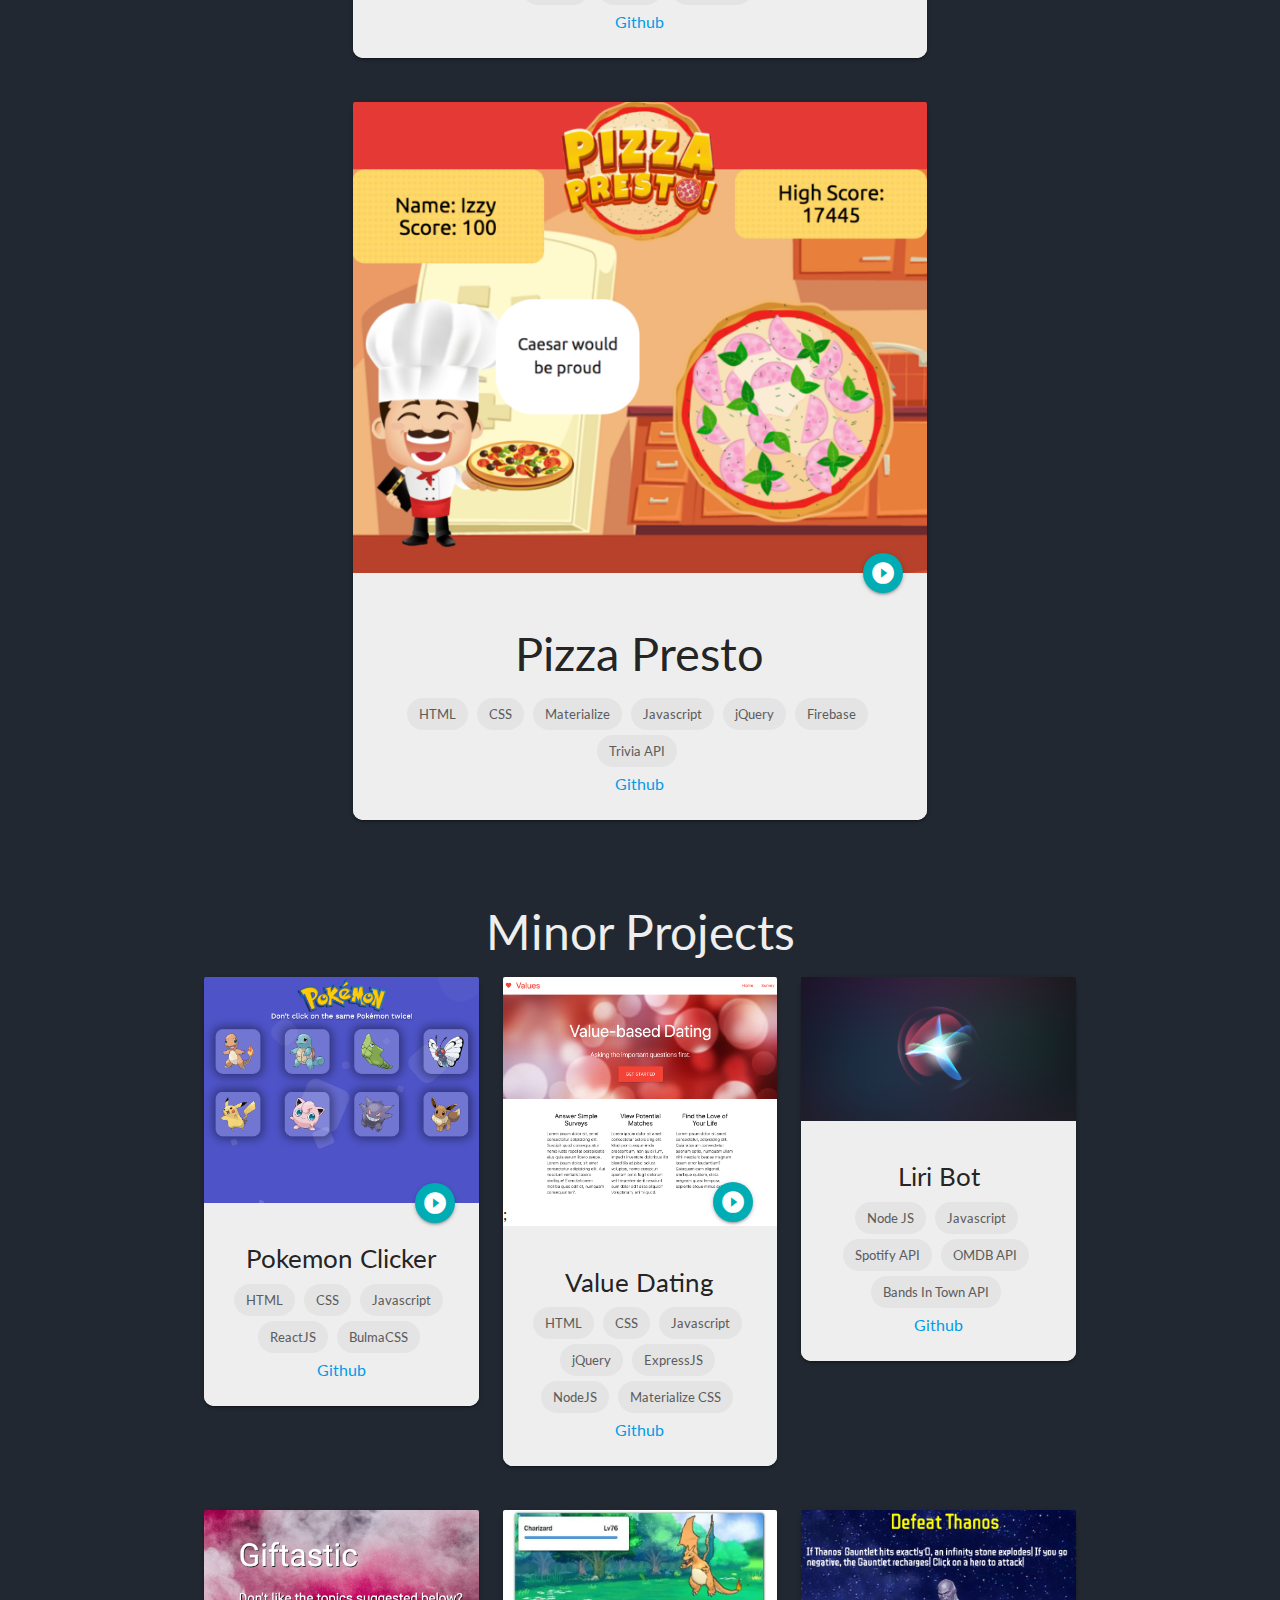
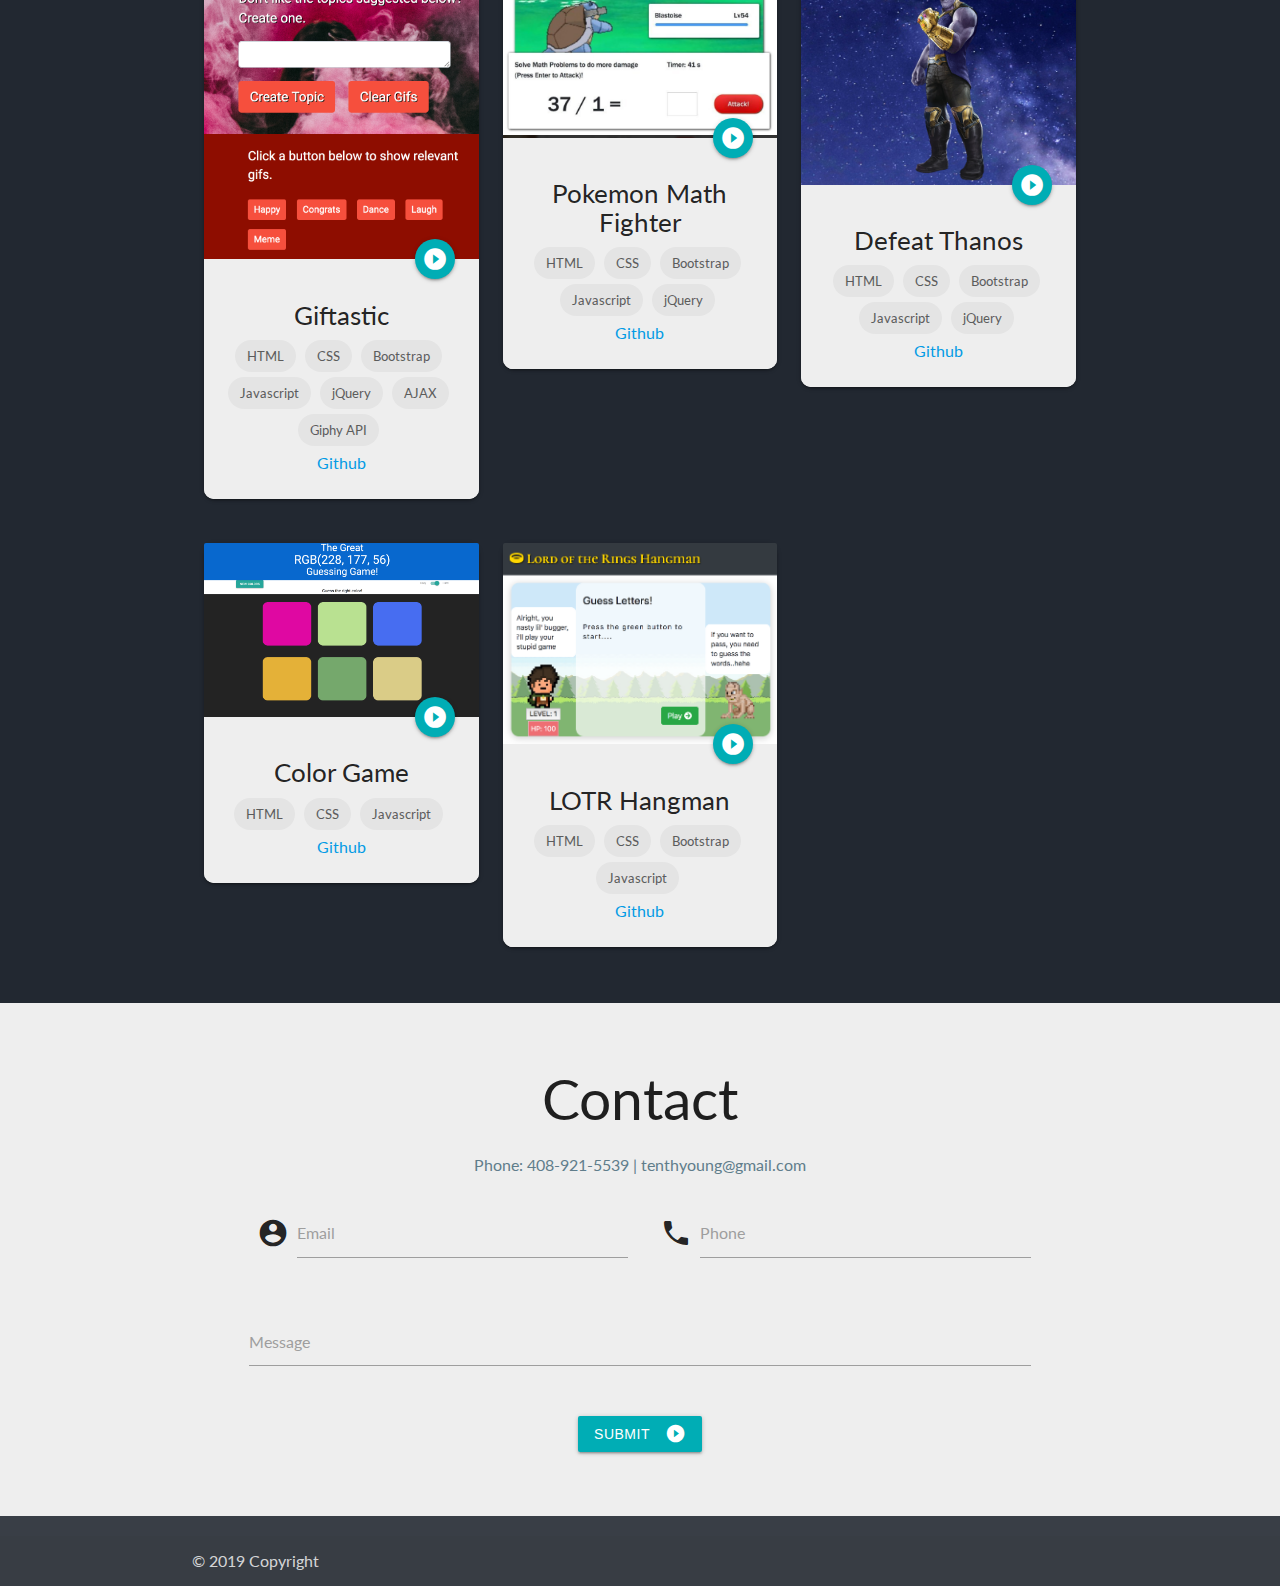
==== commit a7162362: "updated name and resume" ====
--- a/index.html
+++ b/index.html
@@ -3,7 +3,7 @@
 <head>
     <meta charset="utf-8" />
     <meta http-equiv="X-UA-Compatible" content="IE=edge">
-    <title>Izzy Young's Portfolio</title>
+    <title>Israel Young's Portfolio</title>
     <meta name="viewport" content="width=device-width, initial-scale=1">
 
     <link rel="shortcut icon" type="image/png" href="./assets/images/favicon.png" />
@@ -27,7 +27,7 @@
         <div class="no-shadows">
             <a id="brandLogo" href="#" class="brand-logo">
                 <!-- <img src="./assets/images/PortfolioLogo.png" alt="Izzy Young Logo" id="brandLogoPic"> -->
-                IZZY YOUNG
+                ISRAEL YOUNG
             </a>
             <a href="#" data-target="mobile-demo" class="sidenav-trigger">
                 <i id="side-nav-button" class="fas fa-bars"></i>
@@ -138,7 +138,7 @@
             <ul class="row center">
                 <div class="col s2 offset-s3">
                     <li>
-                        <a id="resume" class="btn-floating linkbtn tooltipped" data-position="bottom" target="_blank" data-tooltip="Resume" href="https://docs.google.com/document/d/1PQ14hQnqq0NMtmmtb-ic1WnDScOTBASxGiJo7o32odo/edit?usp=sharing">
+                        <a id="resume" class="btn-floating linkbtn tooltipped" data-position="bottom" target="_blank" data-tooltip="Resume" href="https://docs.google.com/presentation/d/1aIm8f-YP4WPzRmjibHd39zL_vdJz-Vq3qJsXLhKKX9A/edit?usp=sharing">
                             <i class="material-icons">account_box</i>
                         </a>
                     </li>
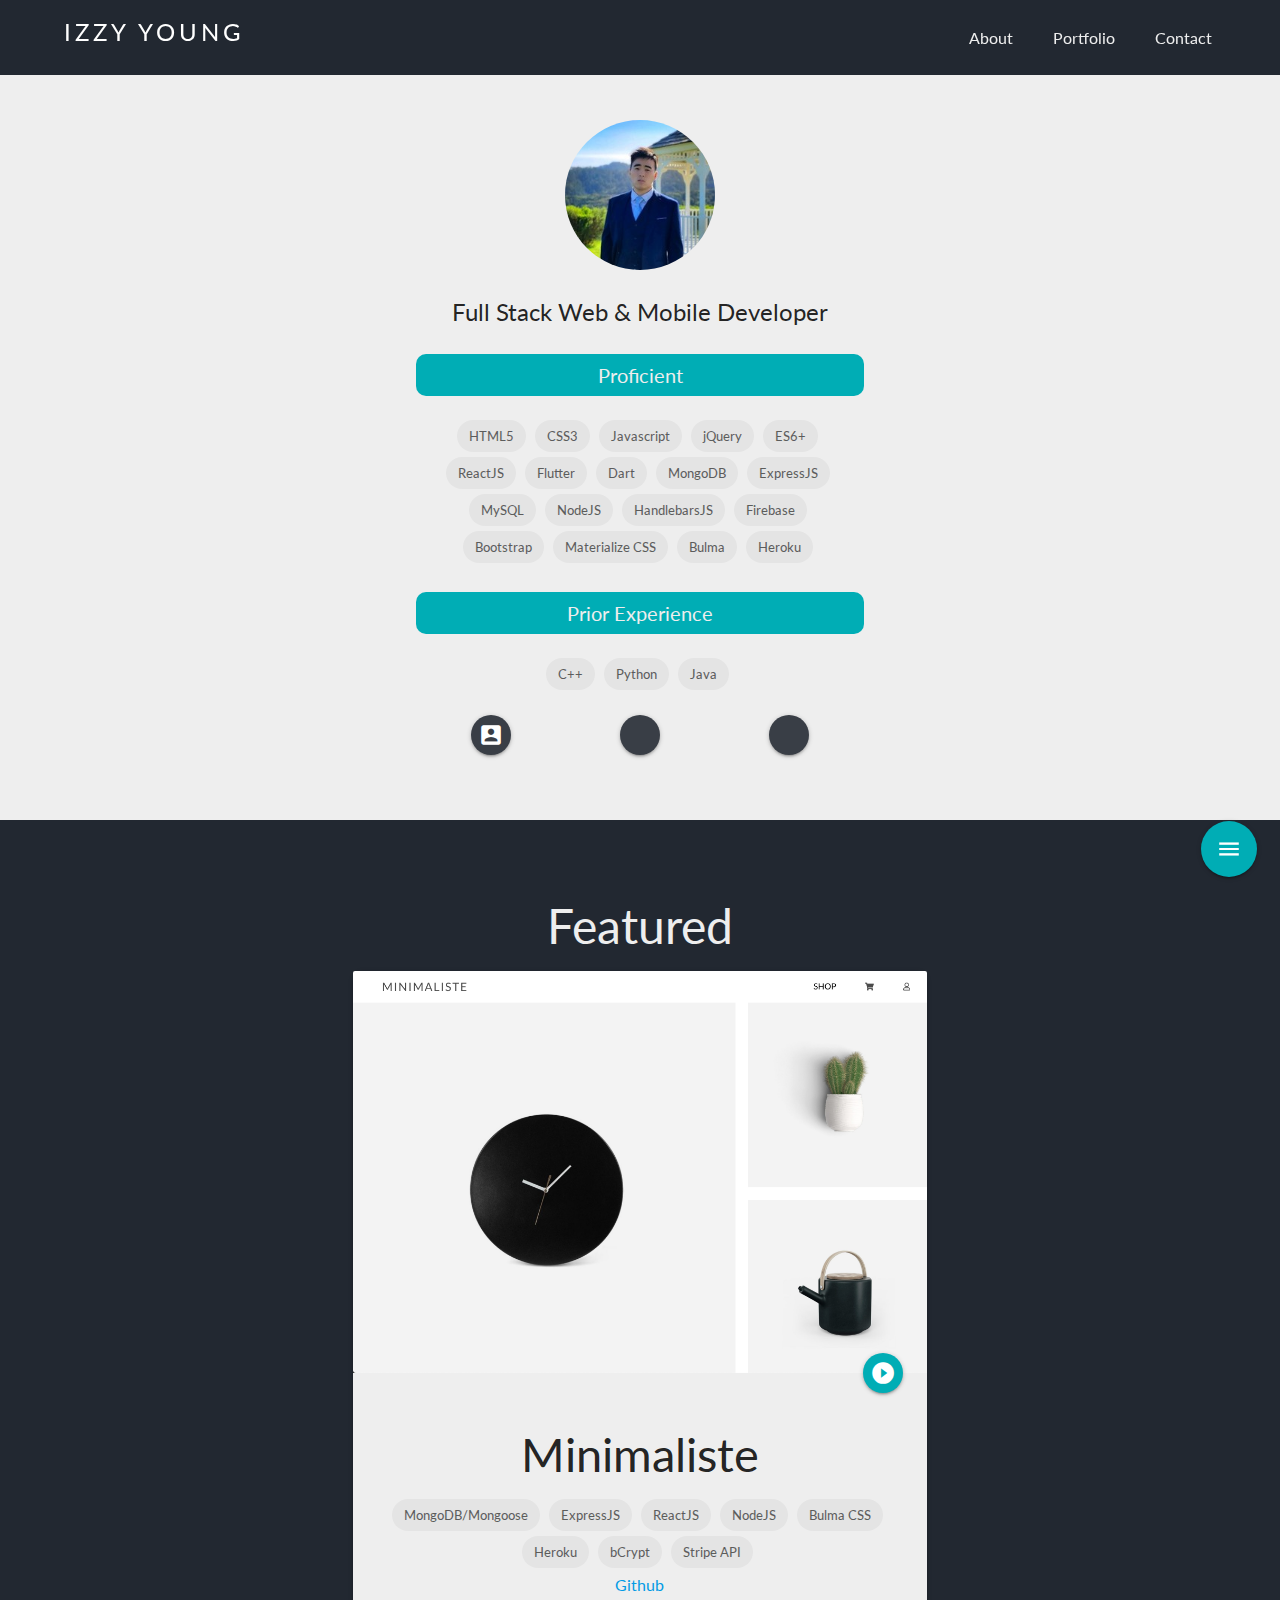
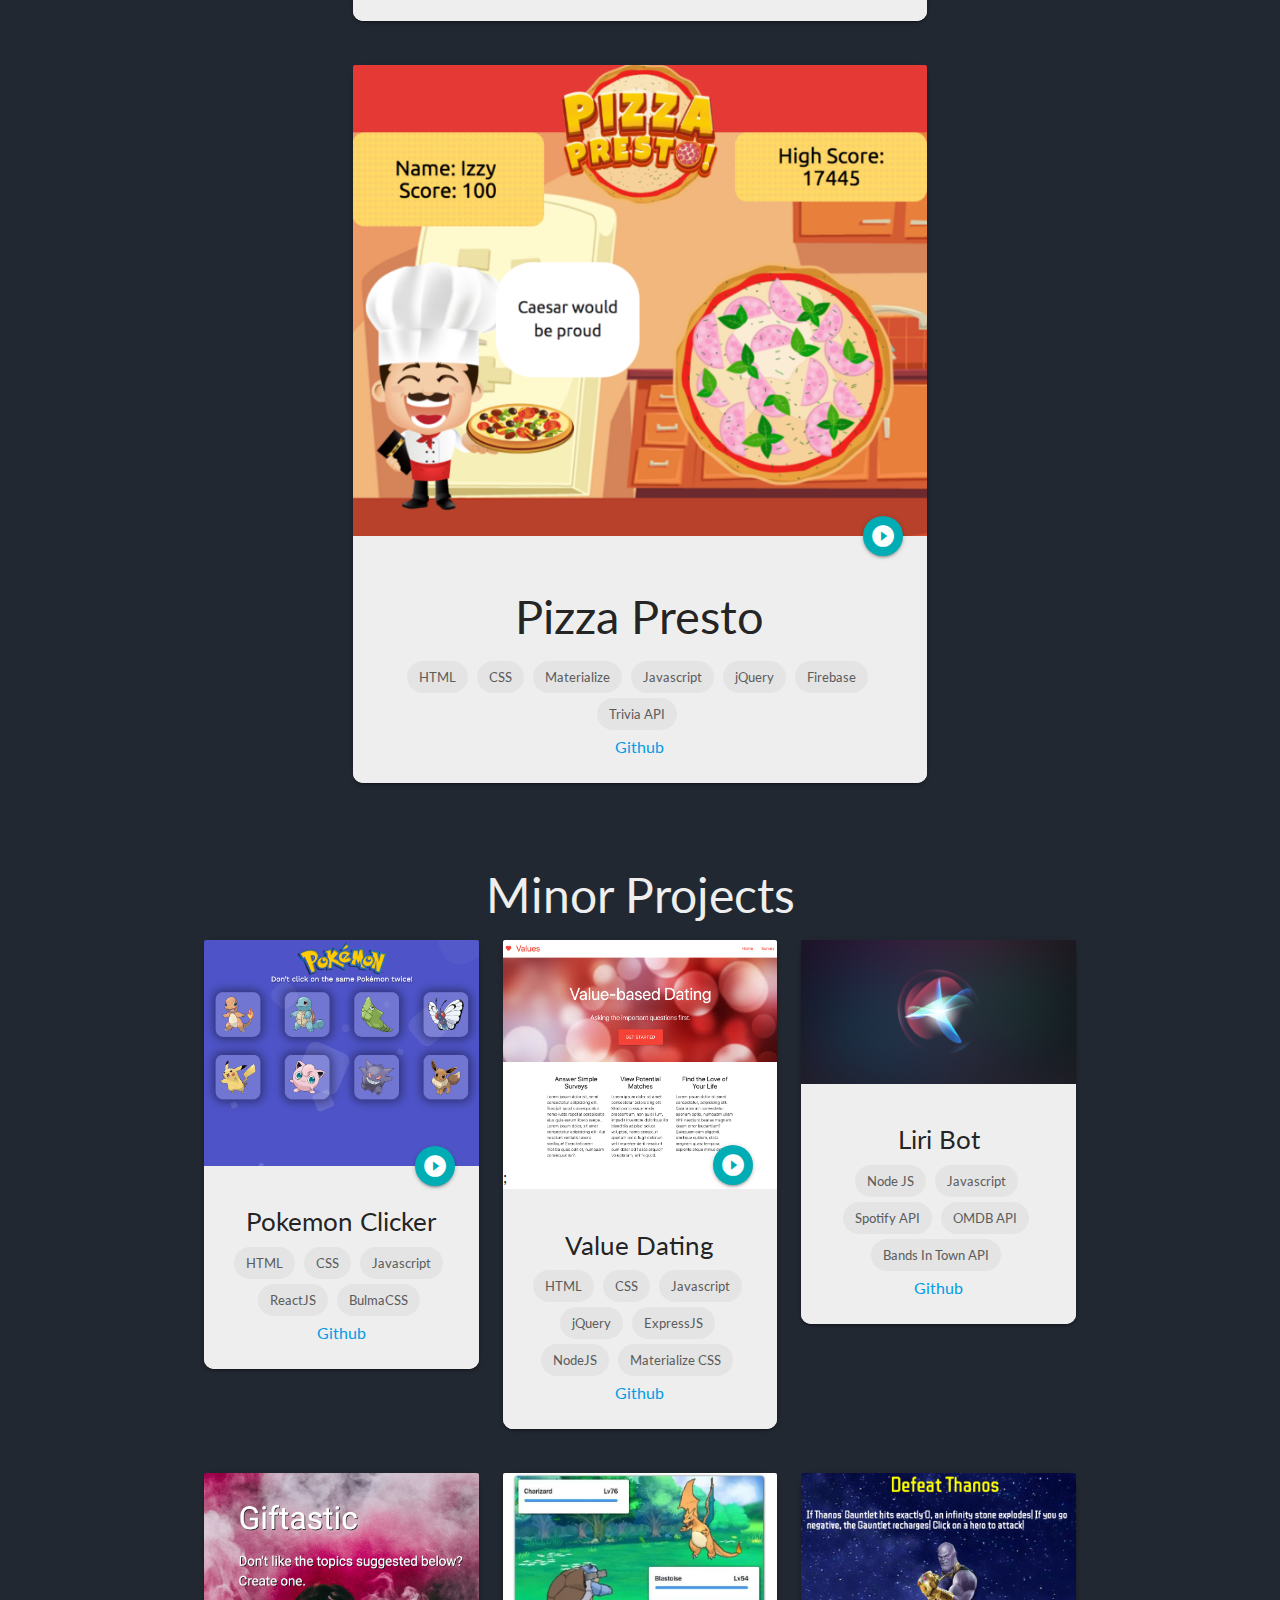
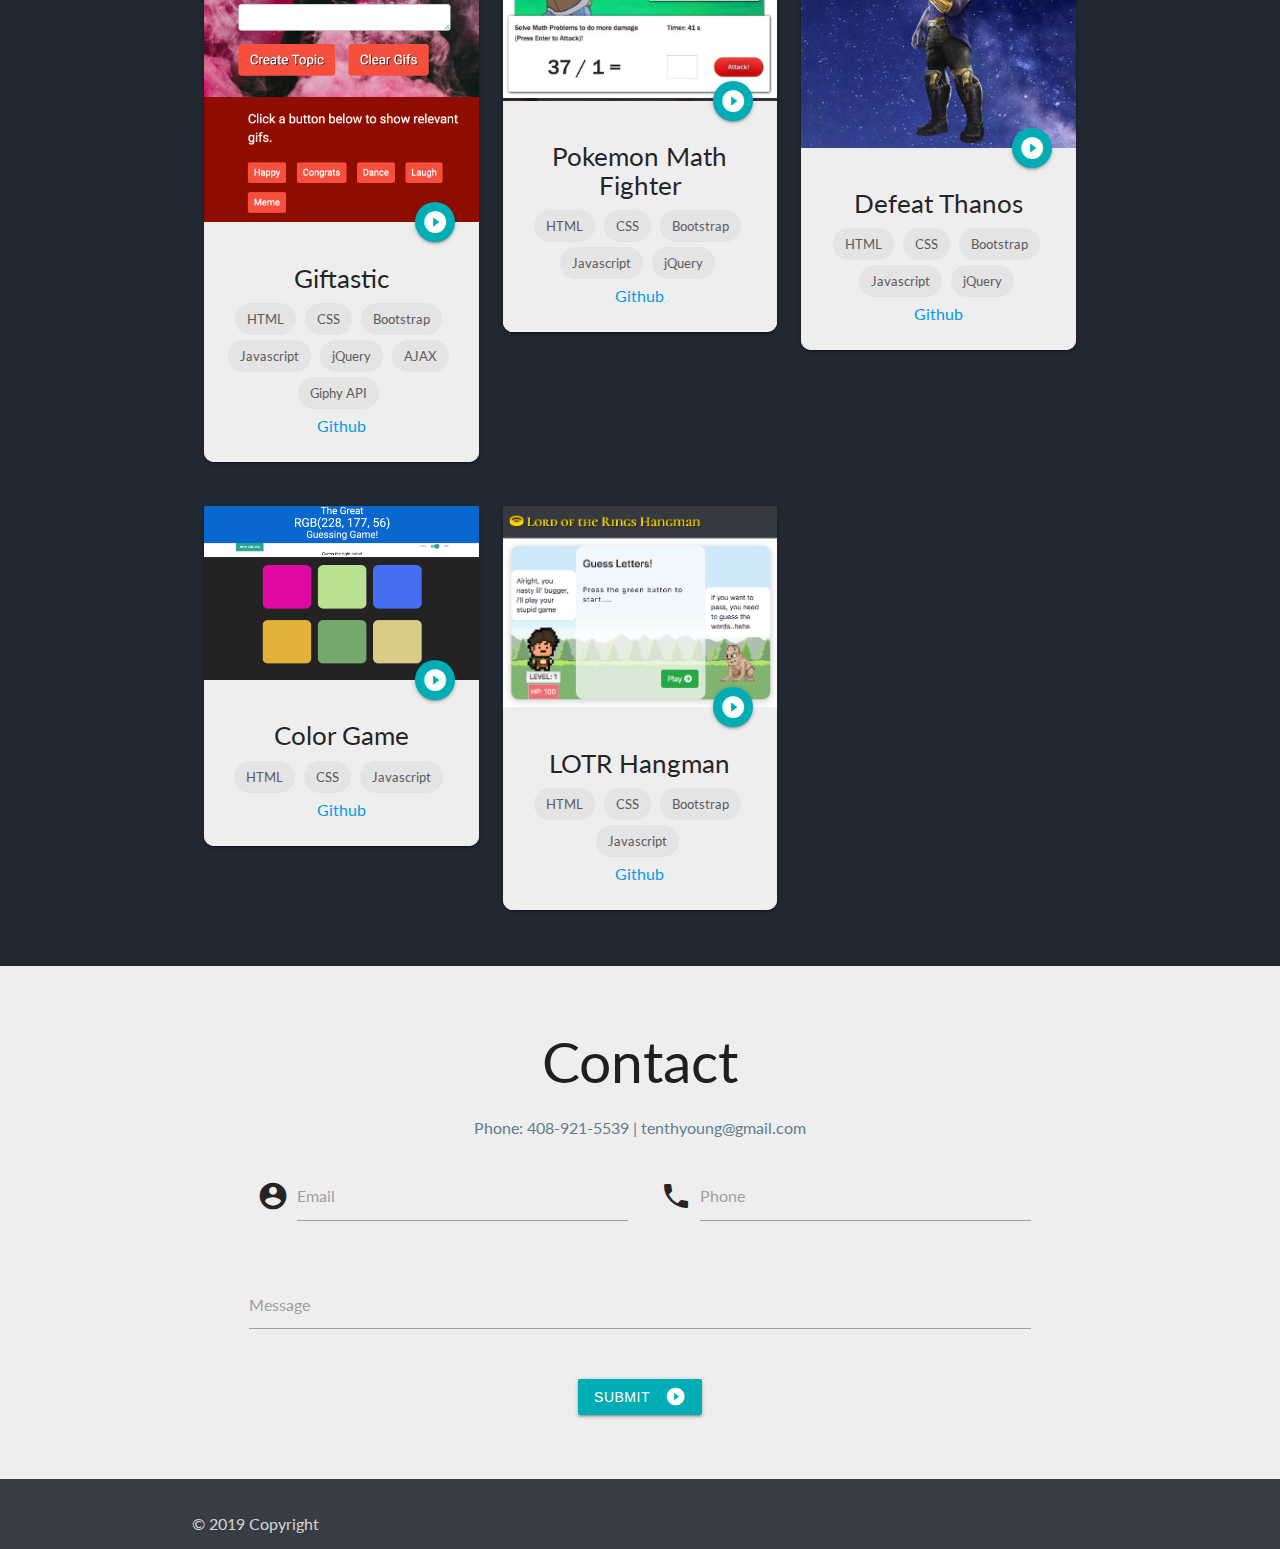
==== commit 251abd1d: "changed name back to izzy" ====
--- a/index.html
+++ b/index.html
@@ -3,7 +3,7 @@
 <head>
     <meta charset="utf-8" />
     <meta http-equiv="X-UA-Compatible" content="IE=edge">
-    <title>Israel Young's Portfolio</title>
+    <title>Izzy Young's Portfolio</title>
     <meta name="viewport" content="width=device-width, initial-scale=1">
 
     <link rel="shortcut icon" type="image/png" href="./assets/images/favicon.png" />
@@ -27,7 +27,7 @@
         <div class="no-shadows">
             <a id="brandLogo" href="#" class="brand-logo">
                 <!-- <img src="./assets/images/PortfolioLogo.png" alt="Izzy Young Logo" id="brandLogoPic"> -->
-                ISRAEL YOUNG
+                IZZY YOUNG
             </a>
             <a href="#" data-target="mobile-demo" class="sidenav-trigger">
                 <i id="side-nav-button" class="fas fa-bars"></i>
@@ -118,9 +118,6 @@
                     <div class="chip">
                         Heroku
                     </div>
-                    <div class="chip">
-                        Java
-                    </div>
                     
                 </div>
             </div>
@@ -133,12 +130,14 @@
                 <div class="chip">
                     Python
                 </div>
-
+                <div class="chip">
+                    Java
+                </div>
             </div>
             <ul class="row center">
                 <div class="col s2 offset-s3">
                     <li>
-                        <a id="resume" class="btn-floating linkbtn tooltipped" data-position="bottom" target="_blank" data-tooltip="Resume" href="https://docs.google.com/presentation/d/1aIm8f-YP4WPzRmjibHd39zL_vdJz-Vq3qJsXLhKKX9A/edit?usp=sharing">
+                        <a id="resume" class="btn-floating linkbtn tooltipped" data-position="bottom" target="_blank" data-tooltip="Resume" href="https://docs.google.com/document/d/1PQ14hQnqq0NMtmmtb-ic1WnDScOTBASxGiJo7o32odo/edit?usp=sharing">
                             <i class="material-icons">account_box</i>
                         </a>
                     </li>
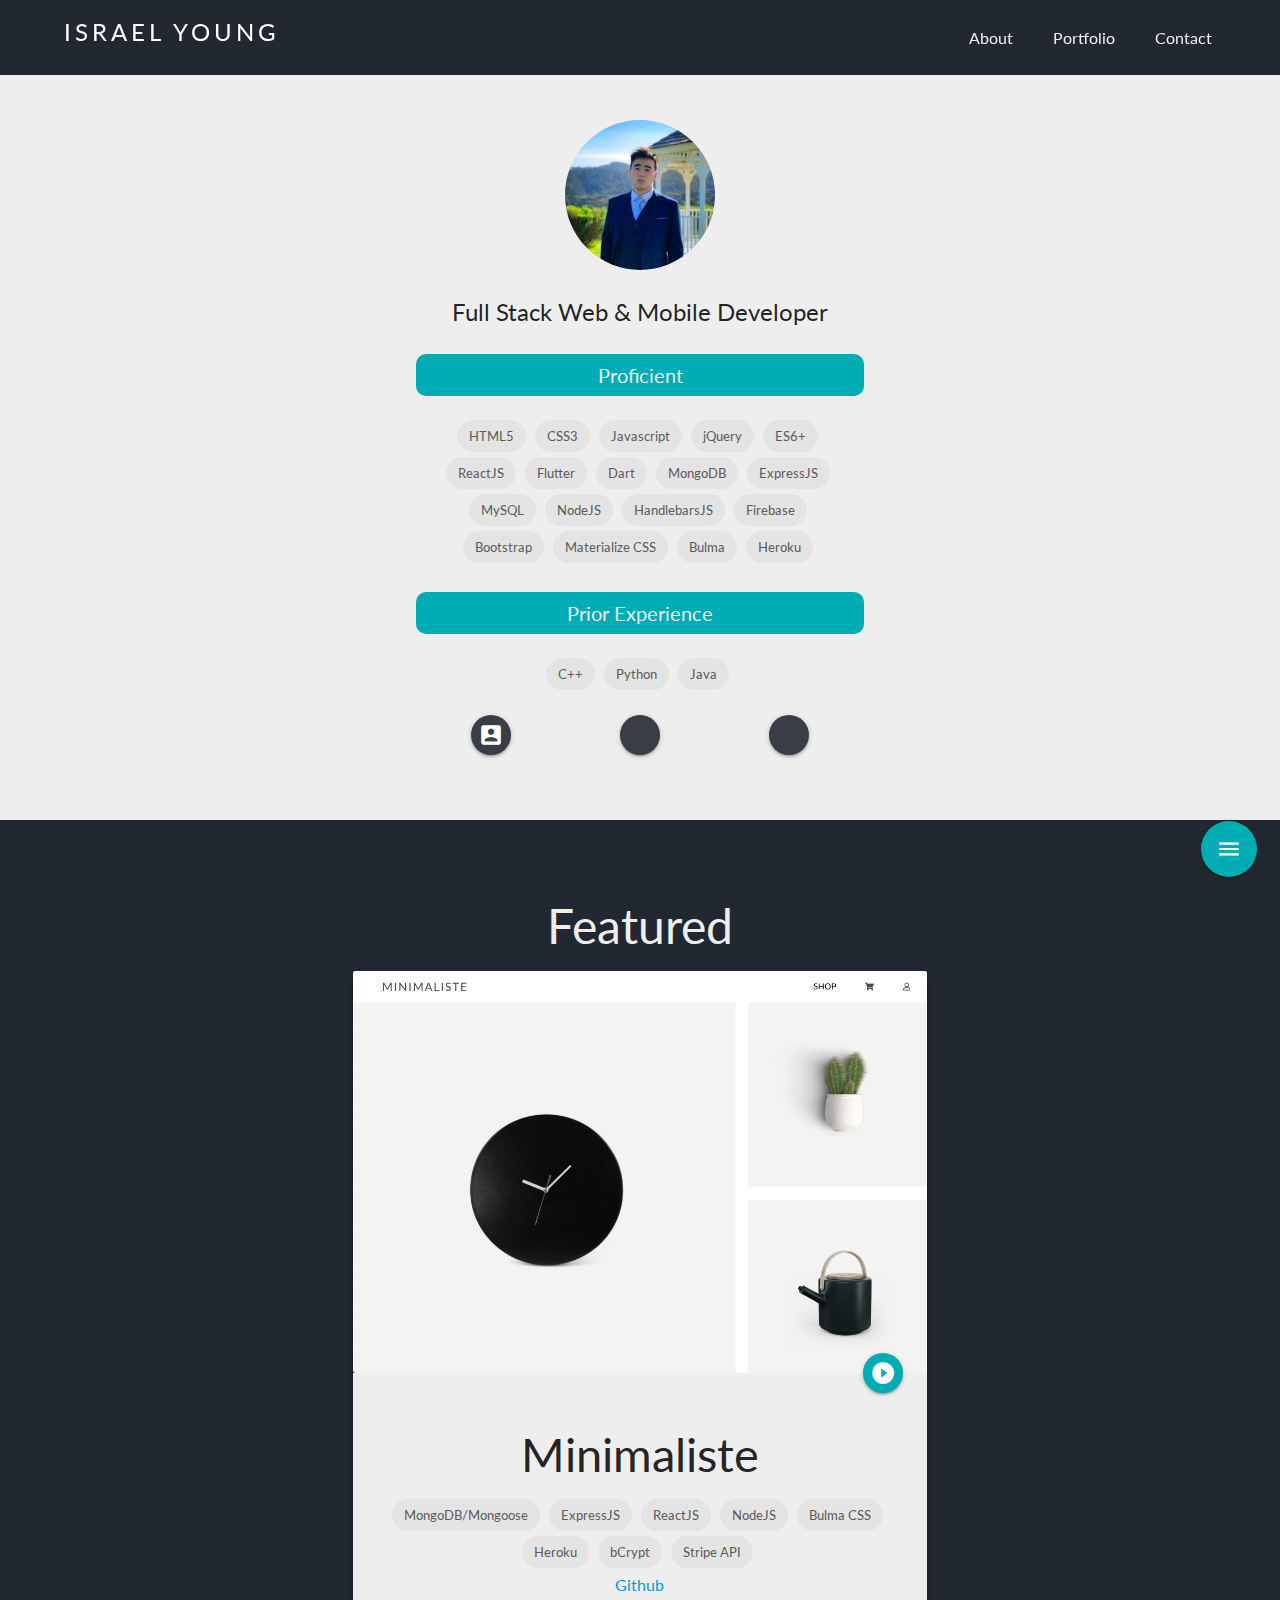
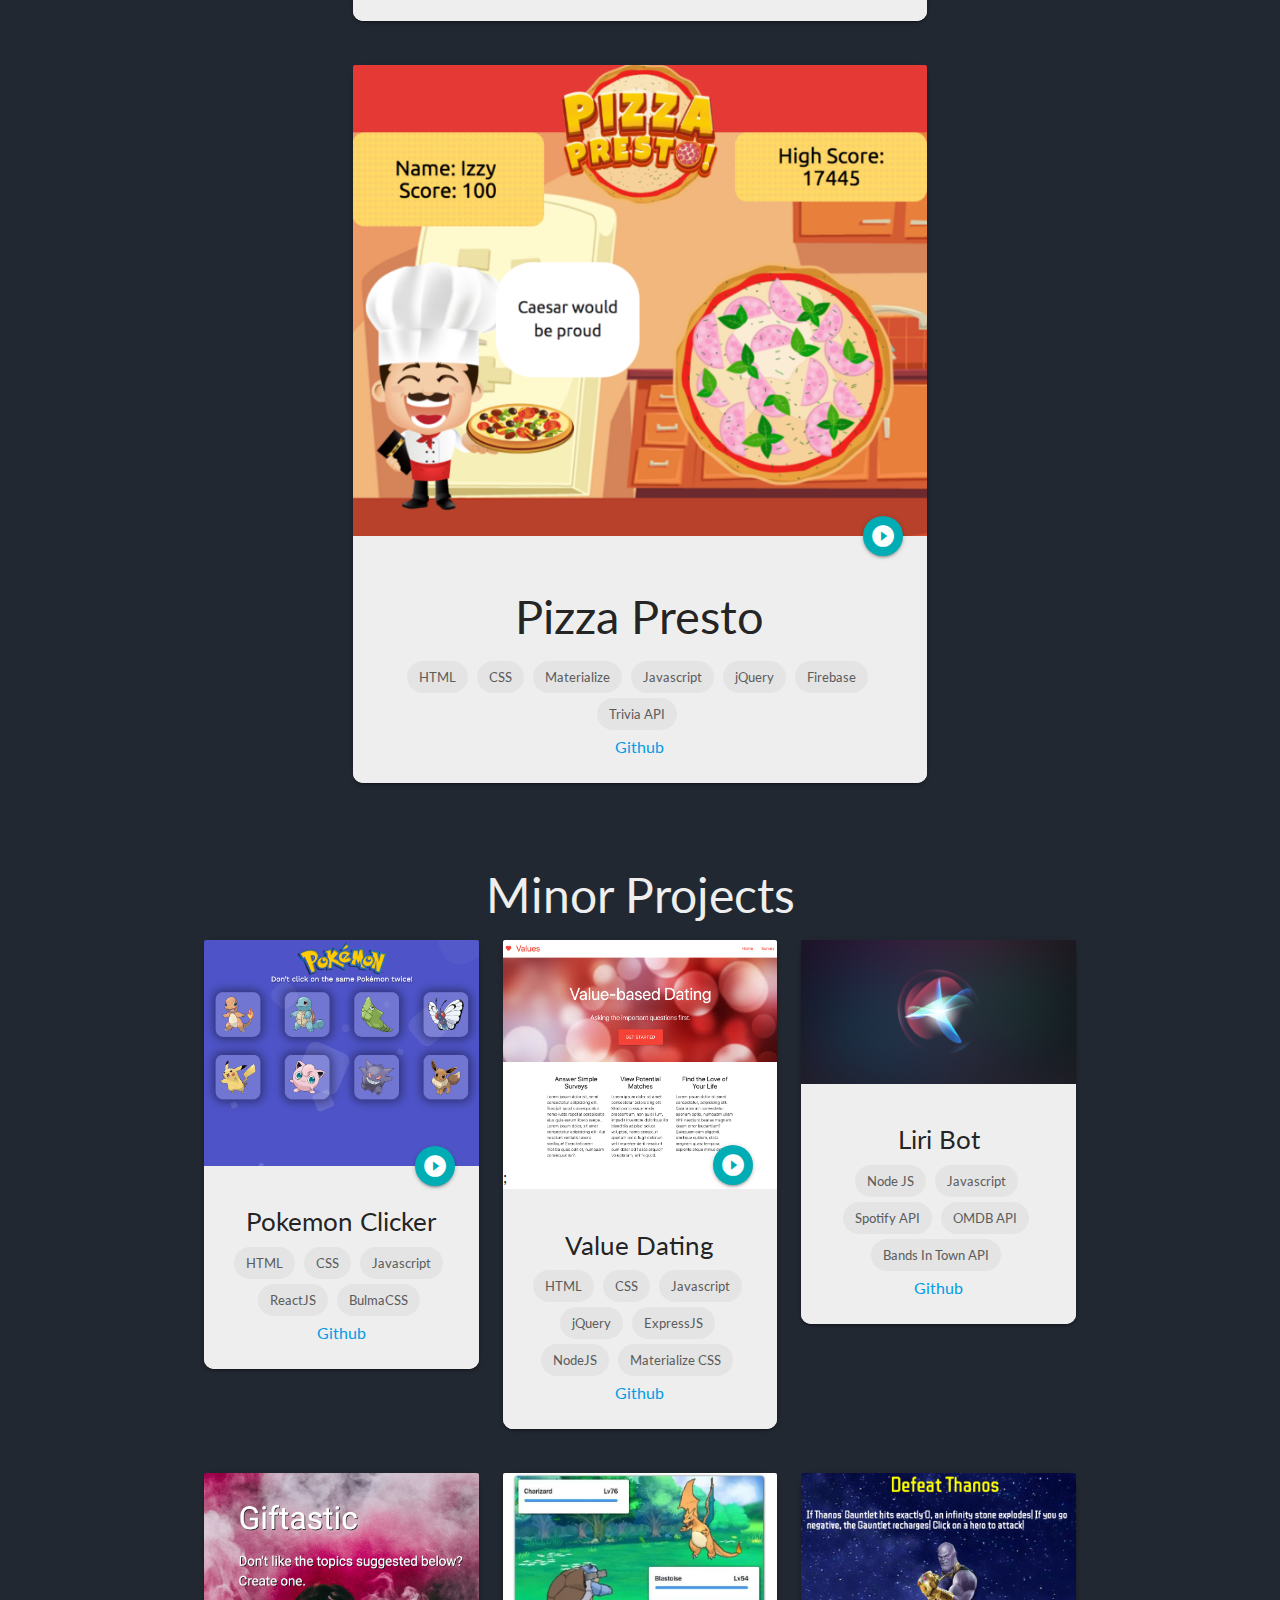
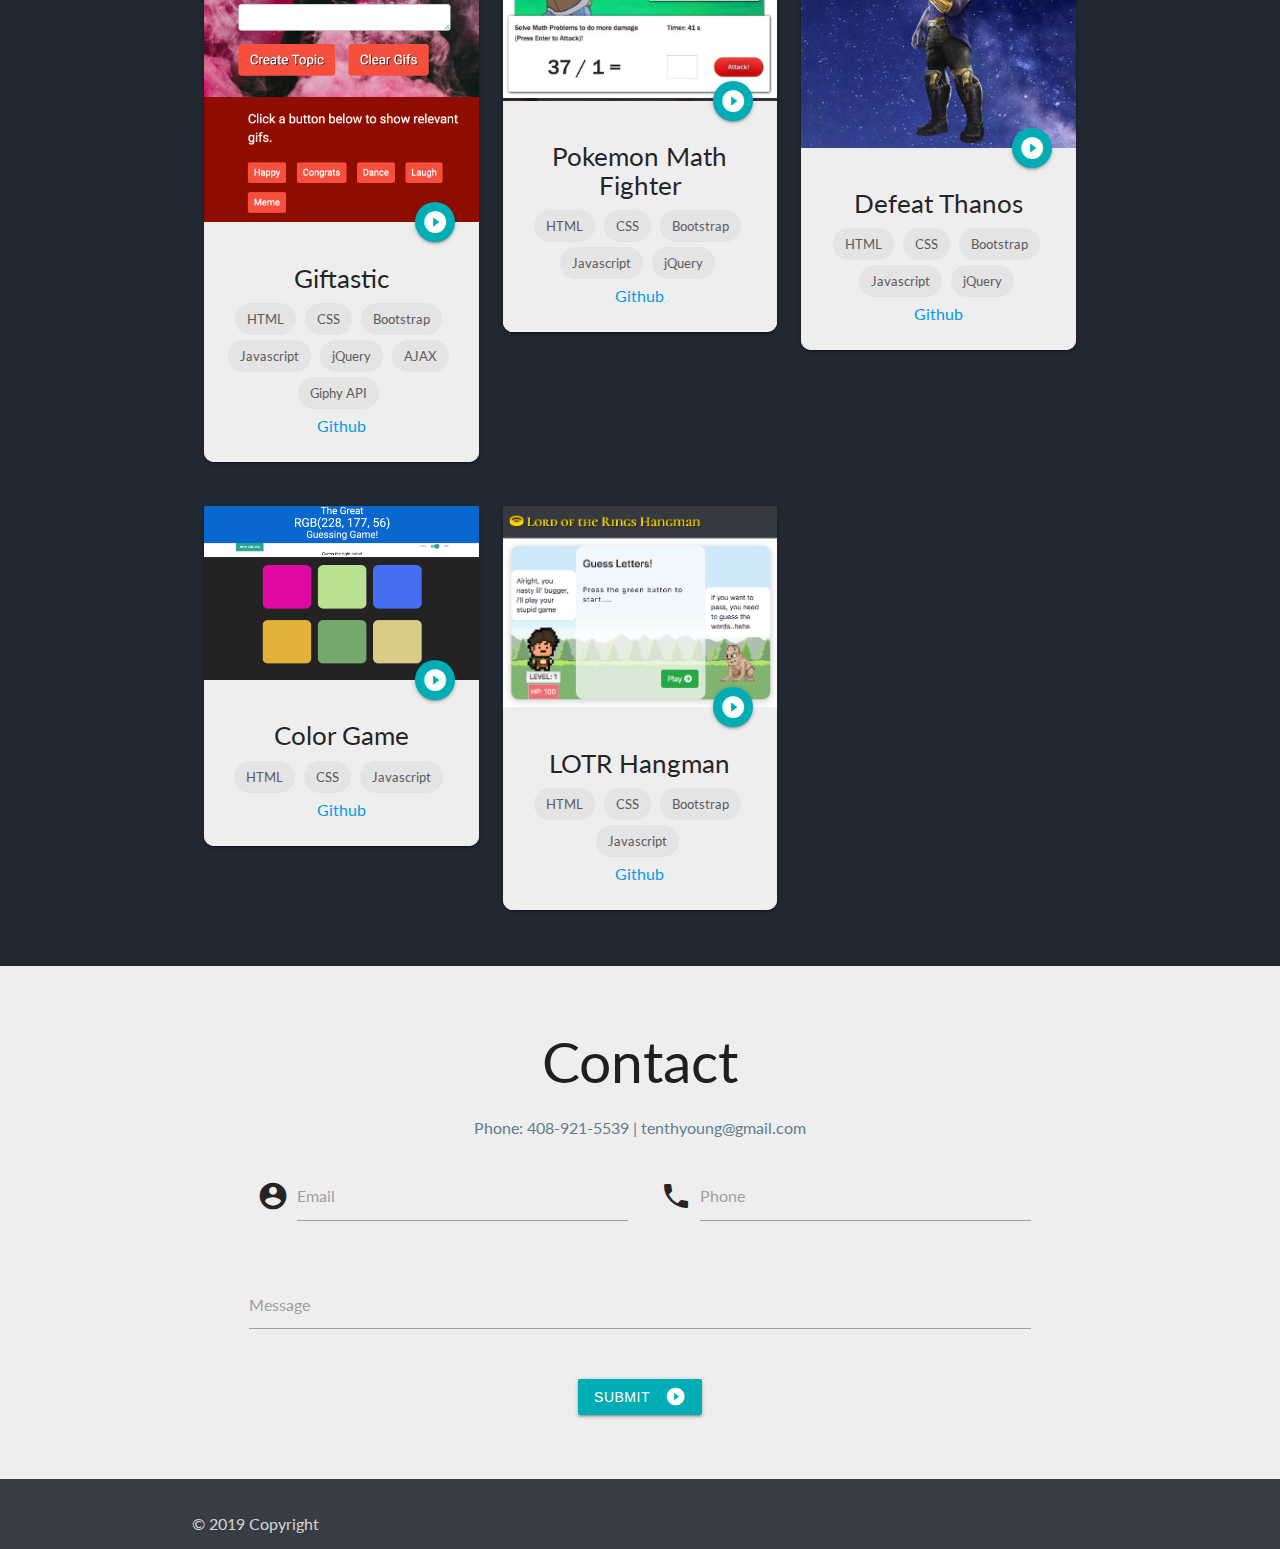
==== commit 9a50e0e2: "Merge branch 'master' of https://github.com/tenthyoung/Portfolio" ====
--- a/index.html
+++ b/index.html
@@ -3,7 +3,7 @@
 <head>
     <meta charset="utf-8" />
     <meta http-equiv="X-UA-Compatible" content="IE=edge">
-    <title>Izzy Young's Portfolio</title>
+    <title>Israel Young's Portfolio</title>
     <meta name="viewport" content="width=device-width, initial-scale=1">
 
     <link rel="shortcut icon" type="image/png" href="./assets/images/favicon.png" />
@@ -27,7 +27,7 @@
         <div class="no-shadows">
             <a id="brandLogo" href="#" class="brand-logo">
                 <!-- <img src="./assets/images/PortfolioLogo.png" alt="Izzy Young Logo" id="brandLogoPic"> -->
-                IZZY YOUNG
+                ISRAEL YOUNG
             </a>
             <a href="#" data-target="mobile-demo" class="sidenav-trigger">
                 <i id="side-nav-button" class="fas fa-bars"></i>
@@ -137,7 +137,7 @@
             <ul class="row center">
                 <div class="col s2 offset-s3">
                     <li>
-                        <a id="resume" class="btn-floating linkbtn tooltipped" data-position="bottom" target="_blank" data-tooltip="Resume" href="https://docs.google.com/document/d/1PQ14hQnqq0NMtmmtb-ic1WnDScOTBASxGiJo7o32odo/edit?usp=sharing">
+                        <a id="resume" class="btn-floating linkbtn tooltipped" data-position="bottom" target="_blank" data-tooltip="Resume" href="https://docs.google.com/presentation/d/1aIm8f-YP4WPzRmjibHd39zL_vdJz-Vq3qJsXLhKKX9A/edit?usp=sharing">
                             <i class="material-icons">account_box</i>
                         </a>
                     </li>
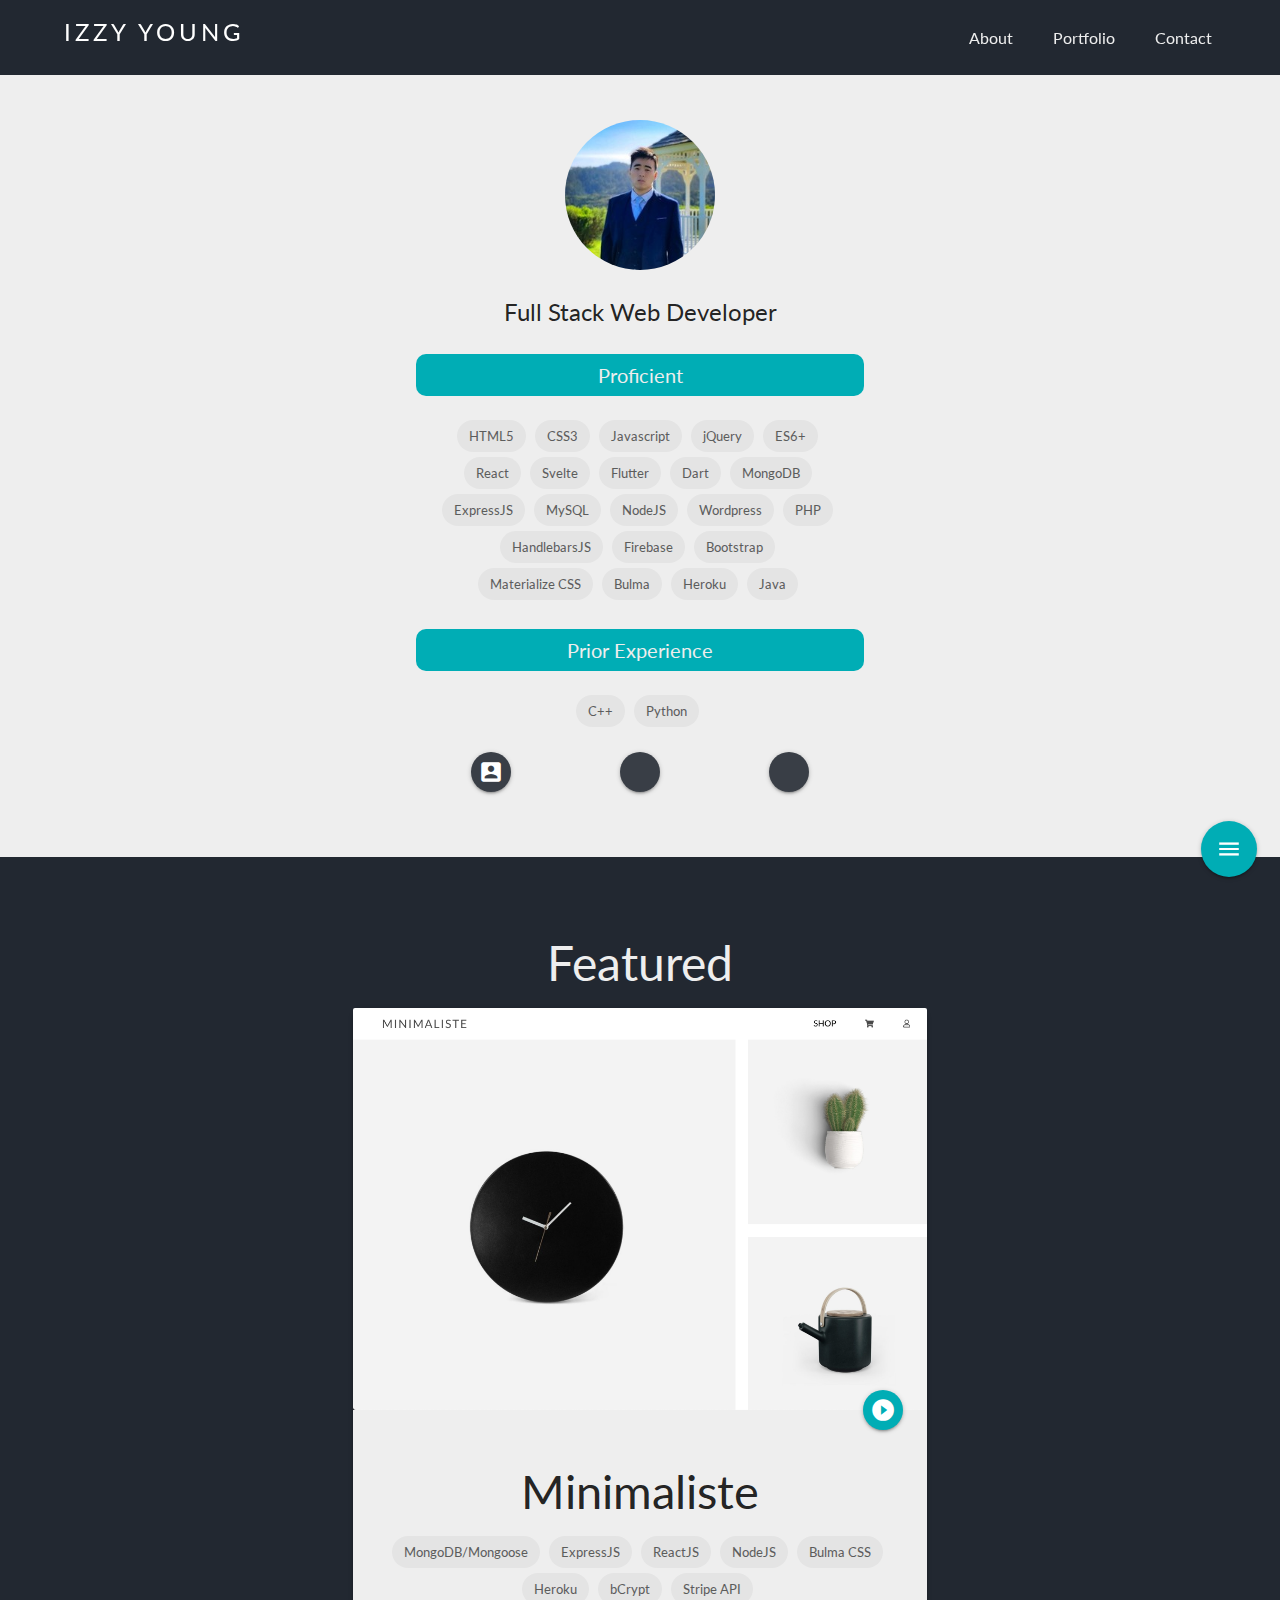
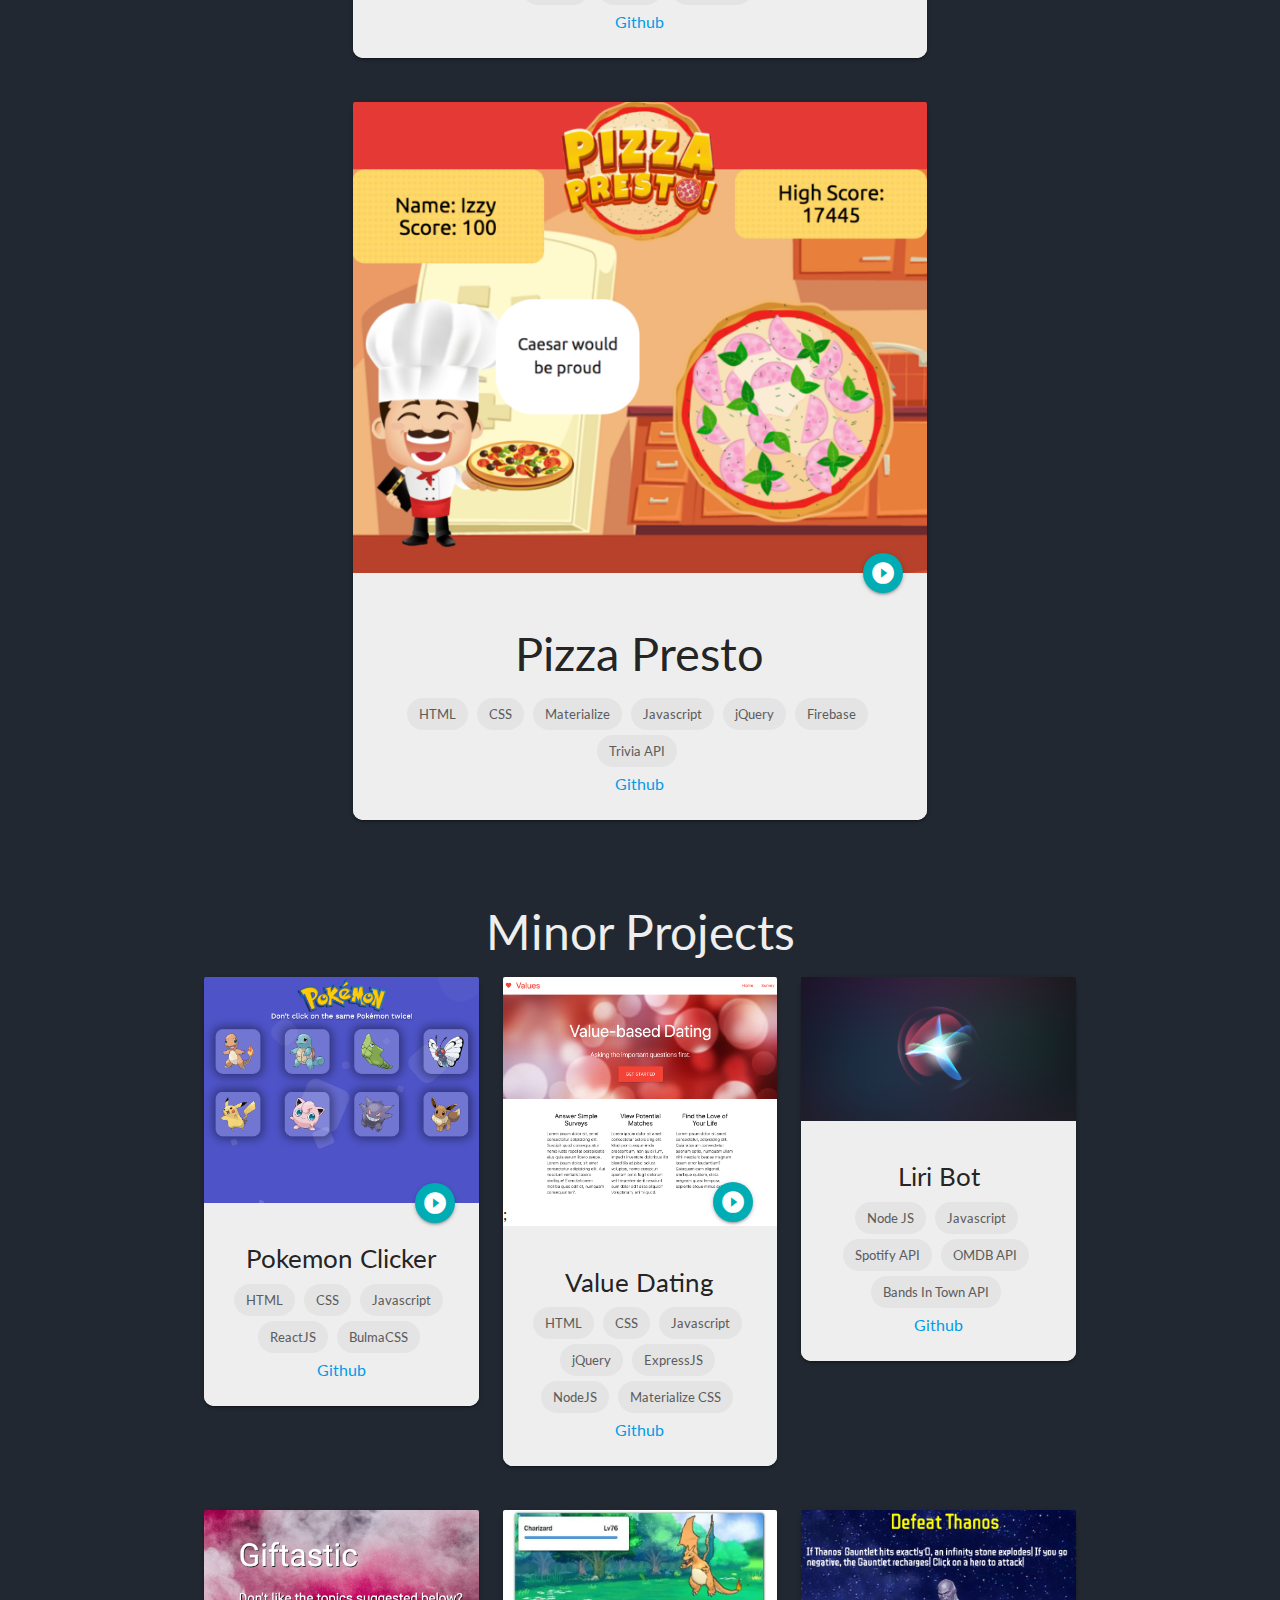
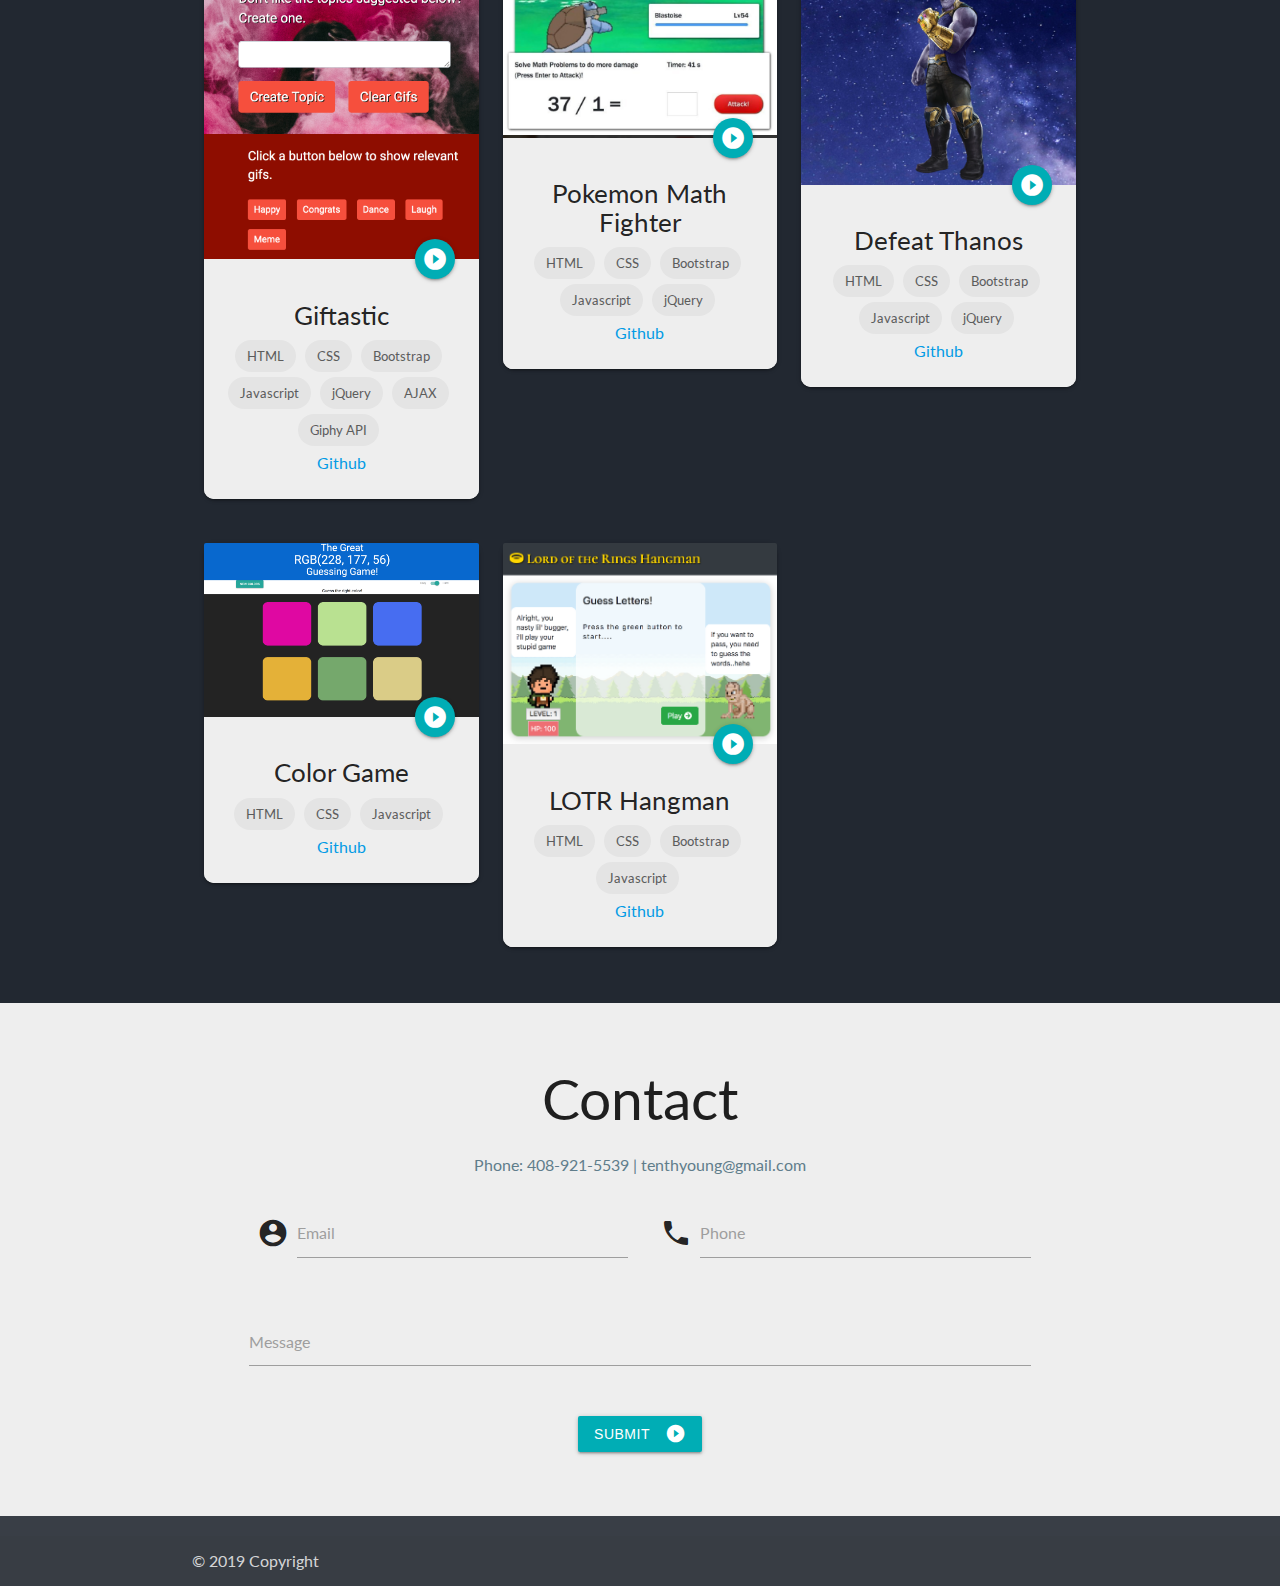
==== commit 526b6e59: "updated skills" ====
--- a/index.html
+++ b/index.html
@@ -3,7 +3,7 @@
 <head>
     <meta charset="utf-8" />
     <meta http-equiv="X-UA-Compatible" content="IE=edge">
-    <title>Israel Young's Portfolio</title>
+    <title>Izzy Young's Portfolio</title>
     <meta name="viewport" content="width=device-width, initial-scale=1">
 
     <link rel="shortcut icon" type="image/png" href="./assets/images/favicon.png" />
@@ -27,7 +27,7 @@
         <div class="no-shadows">
             <a id="brandLogo" href="#" class="brand-logo">
                 <!-- <img src="./assets/images/PortfolioLogo.png" alt="Izzy Young Logo" id="brandLogoPic"> -->
-                ISRAEL YOUNG
+                IZZY YOUNG
             </a>
             <a href="#" data-target="mobile-demo" class="sidenav-trigger">
                 <i id="side-nav-button" class="fas fa-bars"></i>
@@ -58,7 +58,7 @@
         </div>
         <div id="about-me-text-container" class="container">
             <p id="about-me-text" class="center">
-                Full Stack Web & Mobile Developer
+                Full Stack Web Developer
             </p>
             <div class="proficient center">
                 <h3 class="center skillTitle">Proficient</h3>
@@ -80,7 +80,10 @@
                         ES6+
                     </div>
                     <div class="chip">
-                        ReactJS
+                        React
+                    </div>
+                    <div class="chip">
+                        Svelte
                     </div>
                     <div class="chip">
                         Flutter
@@ -101,6 +104,12 @@
                         NodeJS
                     </div>
                     <div class="chip">
+                        Wordpress
+                    </div>
+                    <div class="chip">
+                        PHP
+                    </div>
+                    <div class="chip">
                         HandlebarsJS
                     </div>
                     <div class="chip">
@@ -118,7 +127,9 @@
                     <div class="chip">
                         Heroku
                     </div>
-                    
+                    <div class="chip">
+                        Java
+                    </div>
                 </div>
             </div>
             <div class="row priorExperience center">
@@ -129,9 +140,6 @@
                 </div>
                 <div class="chip">
                     Python
-                </div>
-                <div class="chip">
-                    Java
                 </div>
             </div>
             <ul class="row center">
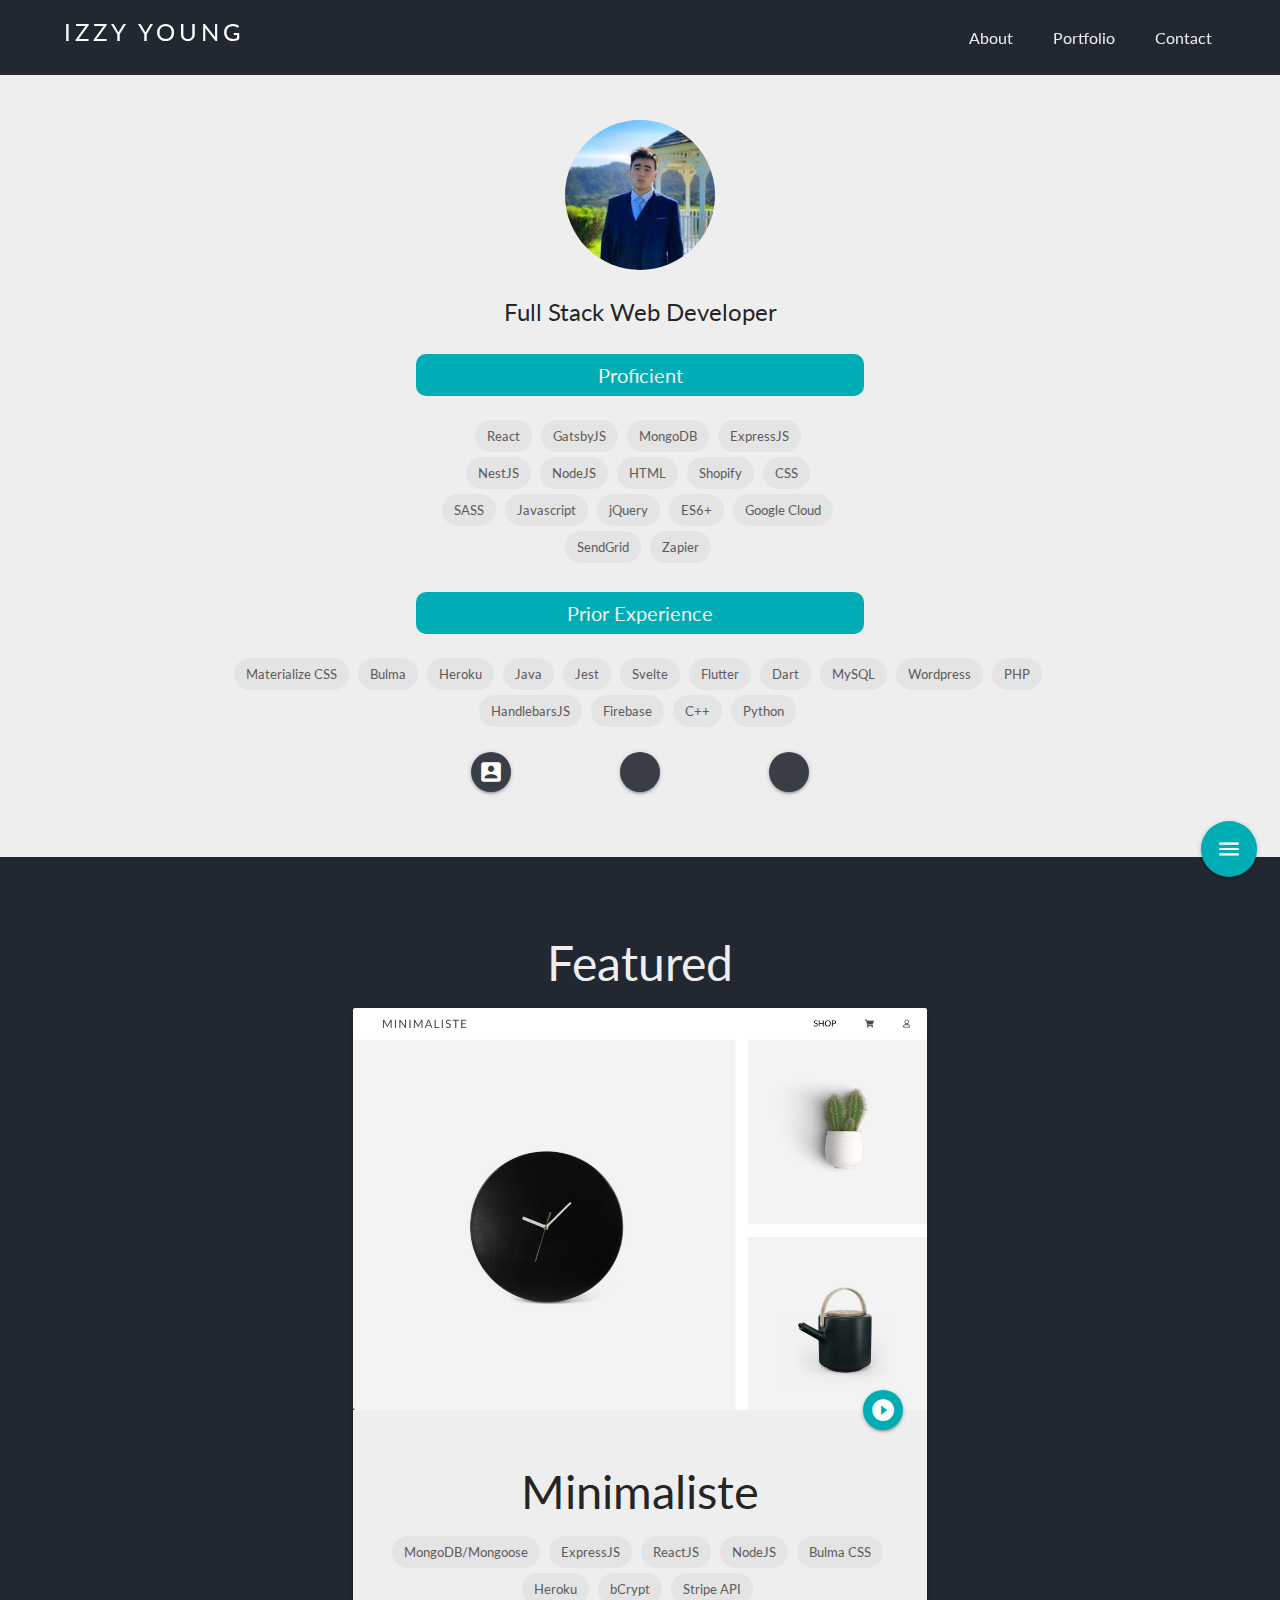
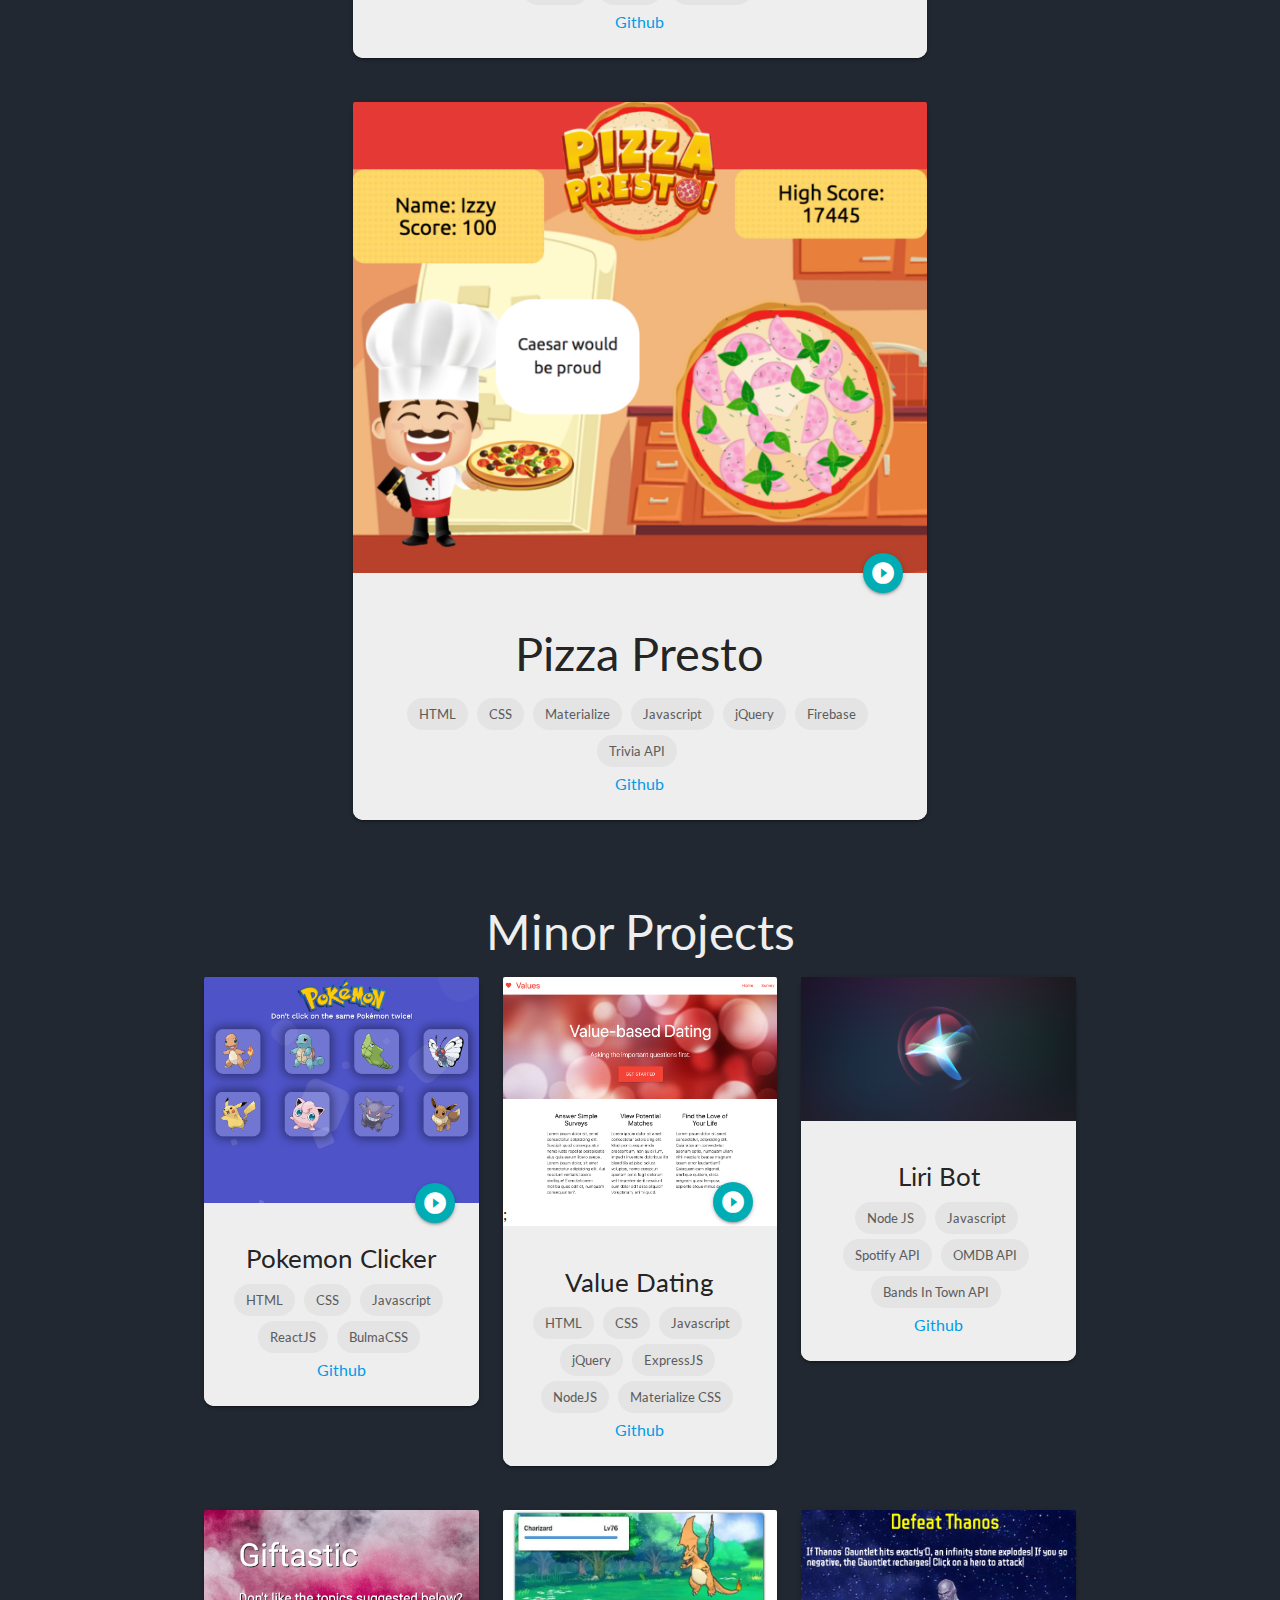
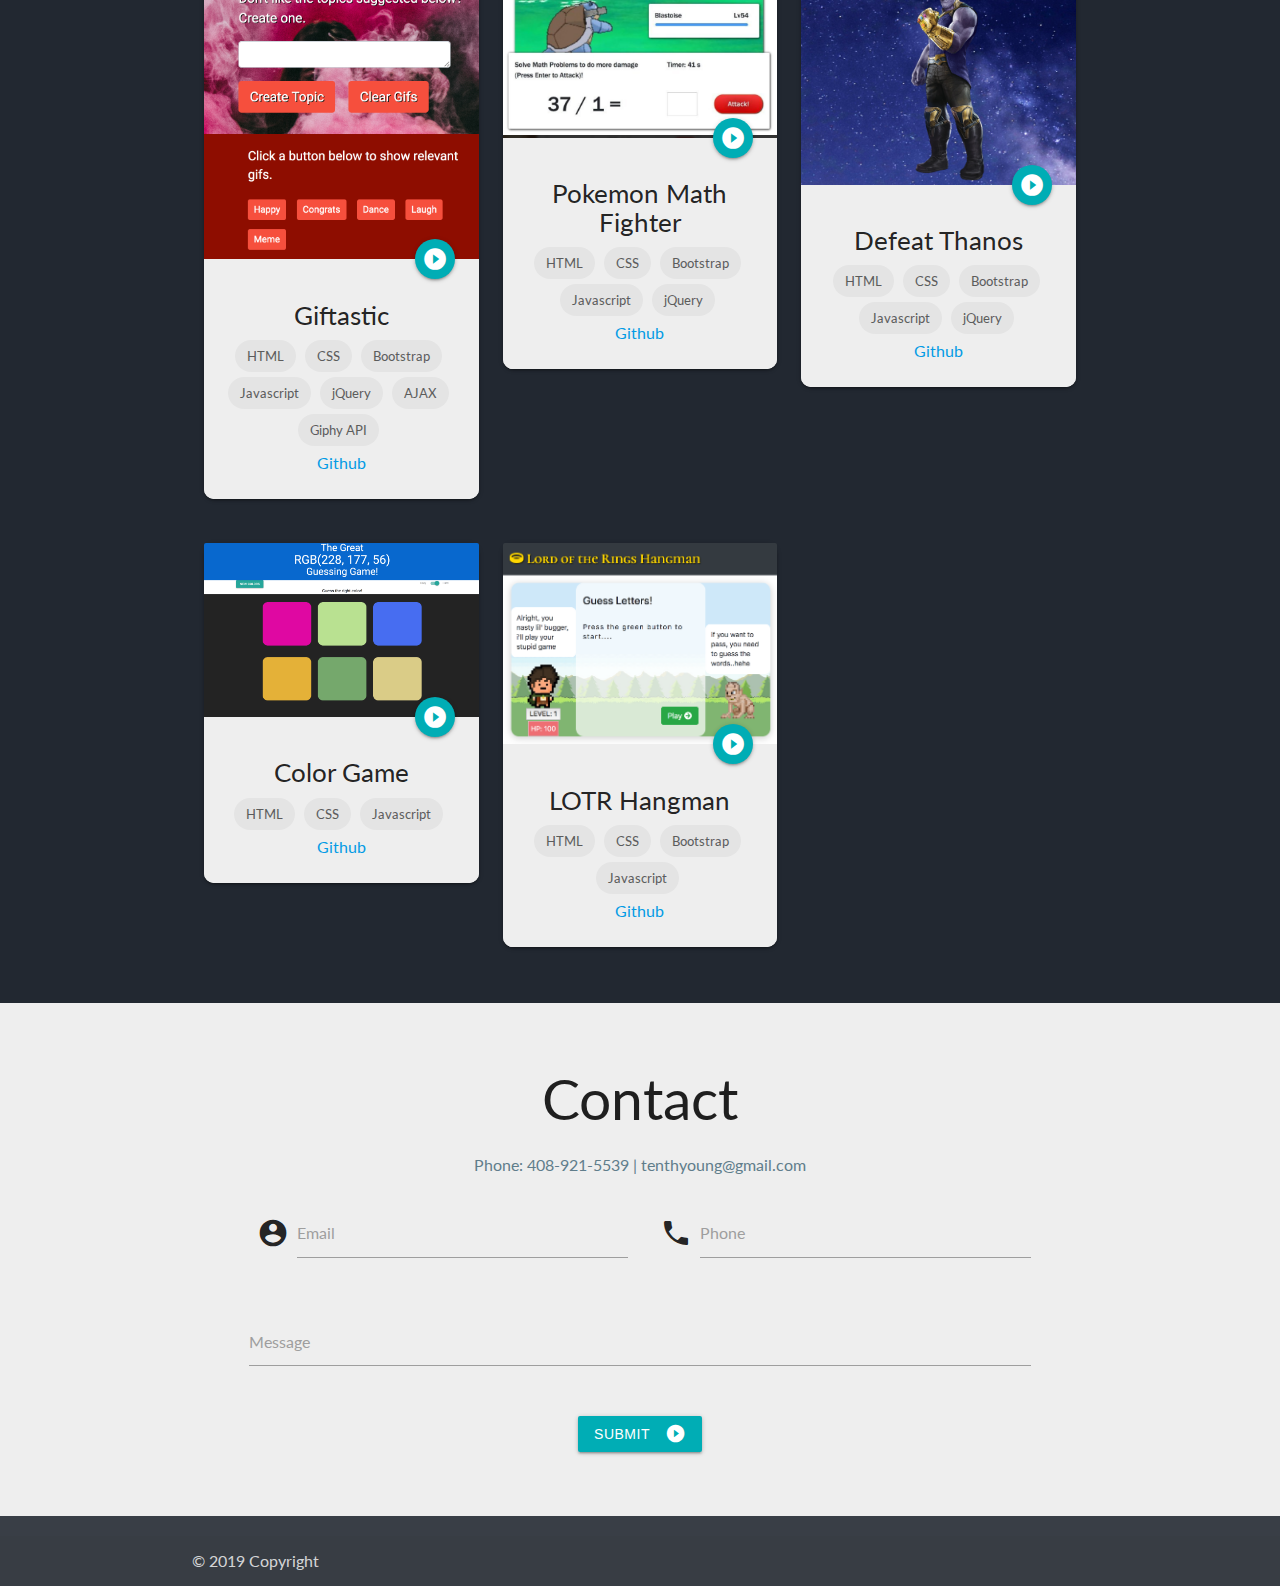
==== commit fedaf9ac: "updated skills" ====
--- a/index.html
+++ b/index.html
@@ -65,10 +65,34 @@
                 <br>
                 <div class="skillbox">
                     <div class="chip">
-                        HTML5
-                    </div>
-                    <div class="chip">
-                        CSS3
+                        React
+                    </div>
+                    <div class="chip">
+                        GatsbyJS
+                    </div>
+                    <div class="chip">
+                        MongoDB
+                    </div>
+                    <div class="chip">
+                        ExpressJS
+                    </div>
+                    <div class="chip">
+                        NestJS
+                    </div>
+                    <div class="chip">
+                        NodeJS
+                    </div>
+                    <div class="chip">
+                        HTML
+                    </div>
+                    <div class="chip">
+                        Shopify
+                    </div>
+                    <div class="chip">
+                        CSS
+                    </div>
+                    <div class="chip">
+                        SASS
                     </div>
                     <div class="chip">
                         Javascript
@@ -80,61 +104,58 @@
                         ES6+
                     </div>
                     <div class="chip">
-                        React
-                    </div>
-                    <div class="chip">
-                        Svelte
-                    </div>
-                    <div class="chip">
-                        Flutter
-                    </div>
-                    <div class="chip">
-                        Dart
-                    </div>
-                    <div class="chip">
-                        MongoDB
-                    </div>
-                    <div class="chip">
-                        ExpressJS
-                    </div>
-                    <div class="chip">
-                        MySQL
-                    </div>
-                    <div class="chip">
-                        NodeJS
-                    </div>
-                    <div class="chip">
-                        Wordpress
-                    </div>
-                    <div class="chip">
-                        PHP
-                    </div>
-                    <div class="chip">
-                        HandlebarsJS
-                    </div>
-                    <div class="chip">
-                        Firebase
-                    </div>
-                    <div class="chip">
-                        Bootstrap
-                    </div>
-                    <div class="chip">
-                        Materialize CSS
-                    </div>
-                    <div class="chip">
-                        Bulma
-                    </div>
-                    <div class="chip">
-                        Heroku
-                    </div>
-                    <div class="chip">
-                        Java
+                        Google Cloud
+                    </div>
+                    <div class="chip">
+                        SendGrid
+                    </div>
+                    <div class="chip">
+                        Zapier
                     </div>
                 </div>
             </div>
             <div class="row priorExperience center">
                 <h3 id='priorExperienceTitle' class="center skillTitle">Prior Experience</h3>
                 <br>
+                <div class="chip">
+                    Materialize CSS
+                </div>
+                <div class="chip">
+                    Bulma
+                </div>
+                <div class="chip">
+                    Heroku
+                </div>
+                <div class="chip">
+                    Java
+                </div>
+                <div class="chip">
+                    Jest
+                </div>
+                <div class="chip">
+                    Svelte
+                </div>
+                <div class="chip">
+                    Flutter
+                </div>
+                <div class="chip">
+                    Dart
+                </div>
+                <div class="chip">
+                    MySQL
+                </div>
+                <div class="chip">
+                    Wordpress
+                </div>
+                <div class="chip">
+                    PHP
+                </div>
+                <div class="chip">
+                    HandlebarsJS
+                </div>
+                <div class="chip">
+                    Firebase
+                </div>
                 <div class="chip">
                     C++
                 </div>
@@ -674,7 +695,7 @@
         </a>
         <ul>
             <li>
-                <a id="resume" class="btn-floating amber tooltipped" target="_blank" data-position="left" data-tooltip="Resume" href="https://docs.google.com/document/d/1PQ14hQnqq0NMtmmtb-ic1WnDScOTBASxGiJo7o32odo/edit?usp=sharing">
+                <a id="resume" class="btn-floating amber tooltipped" target="_blank" data-position="left" data-tooltip="Resume" href="https://docs.google.com/presentation/d/1aIm8f-YP4WPzRmjibHd39zL_vdJz-Vq3qJsXLhKKX9A/edit?usp=sharing">
                     <i class="material-icons">account_box</i>
                 </a>
             </li>
